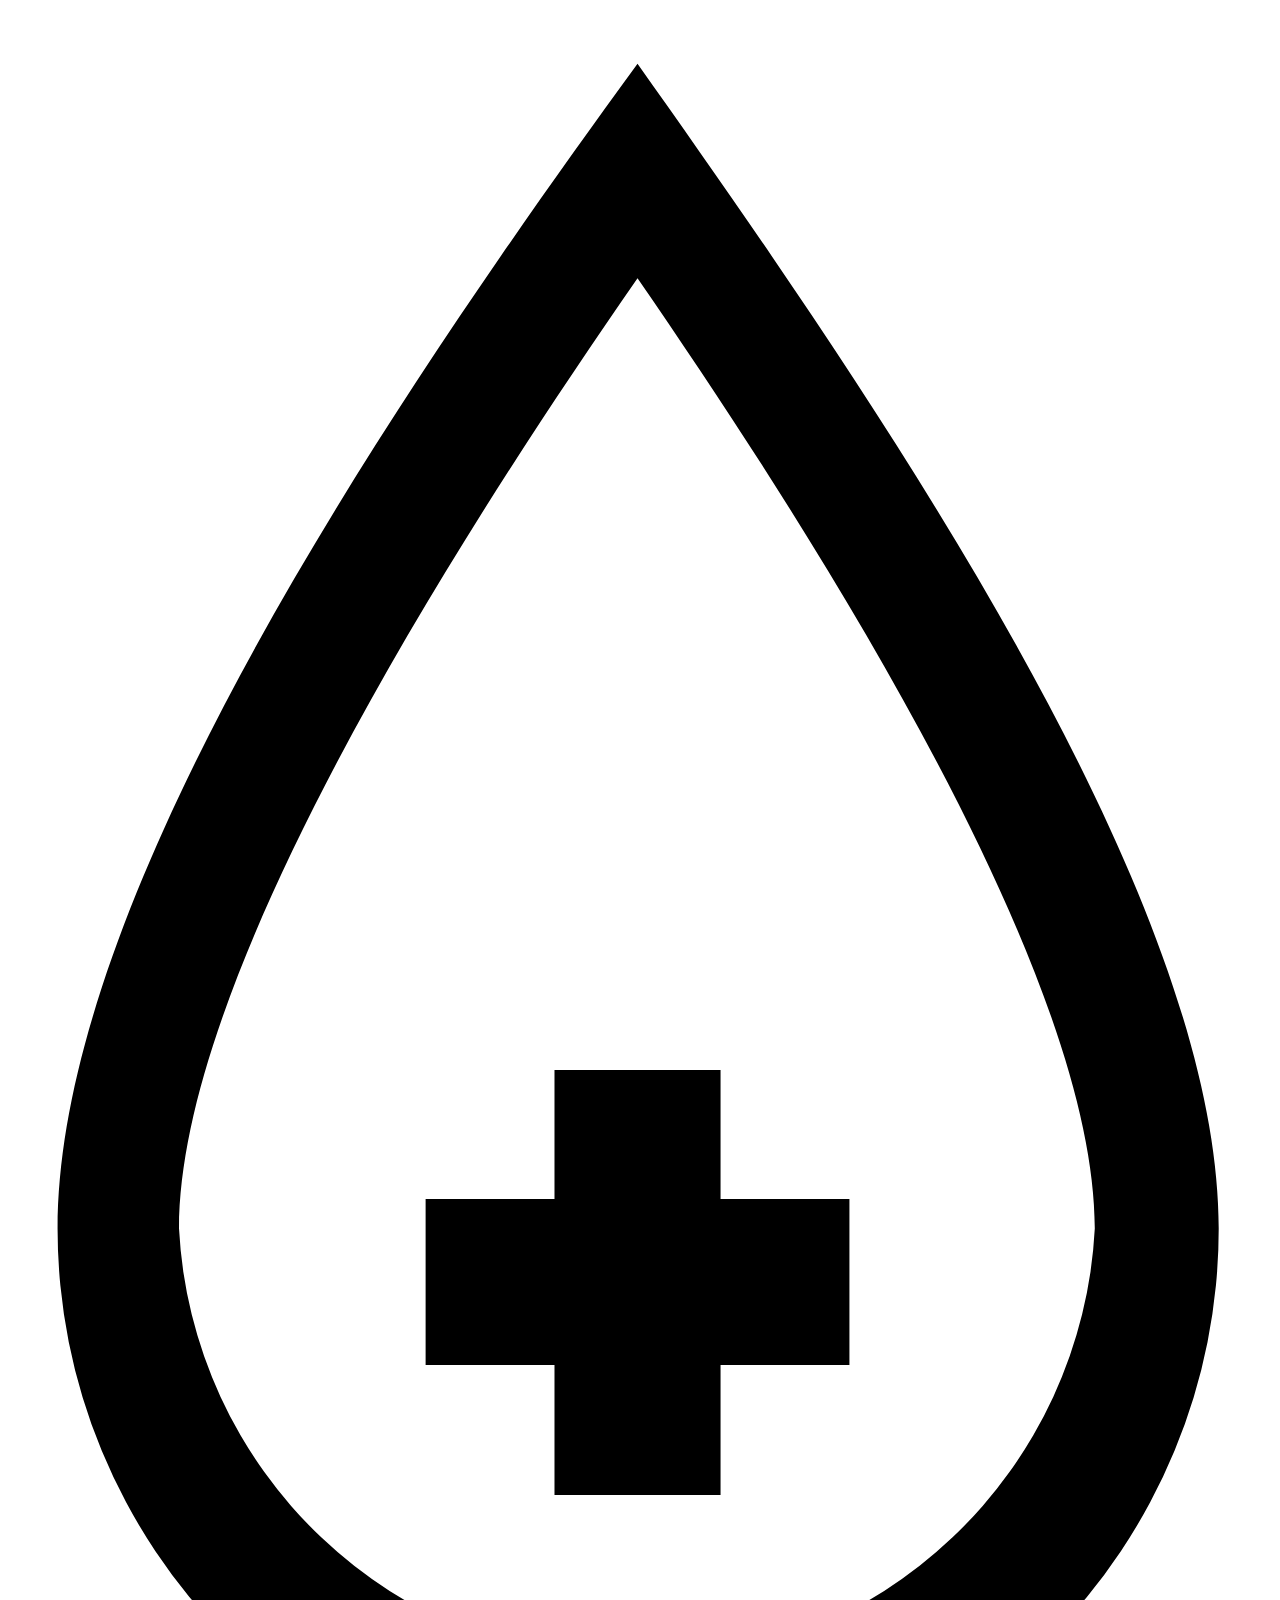
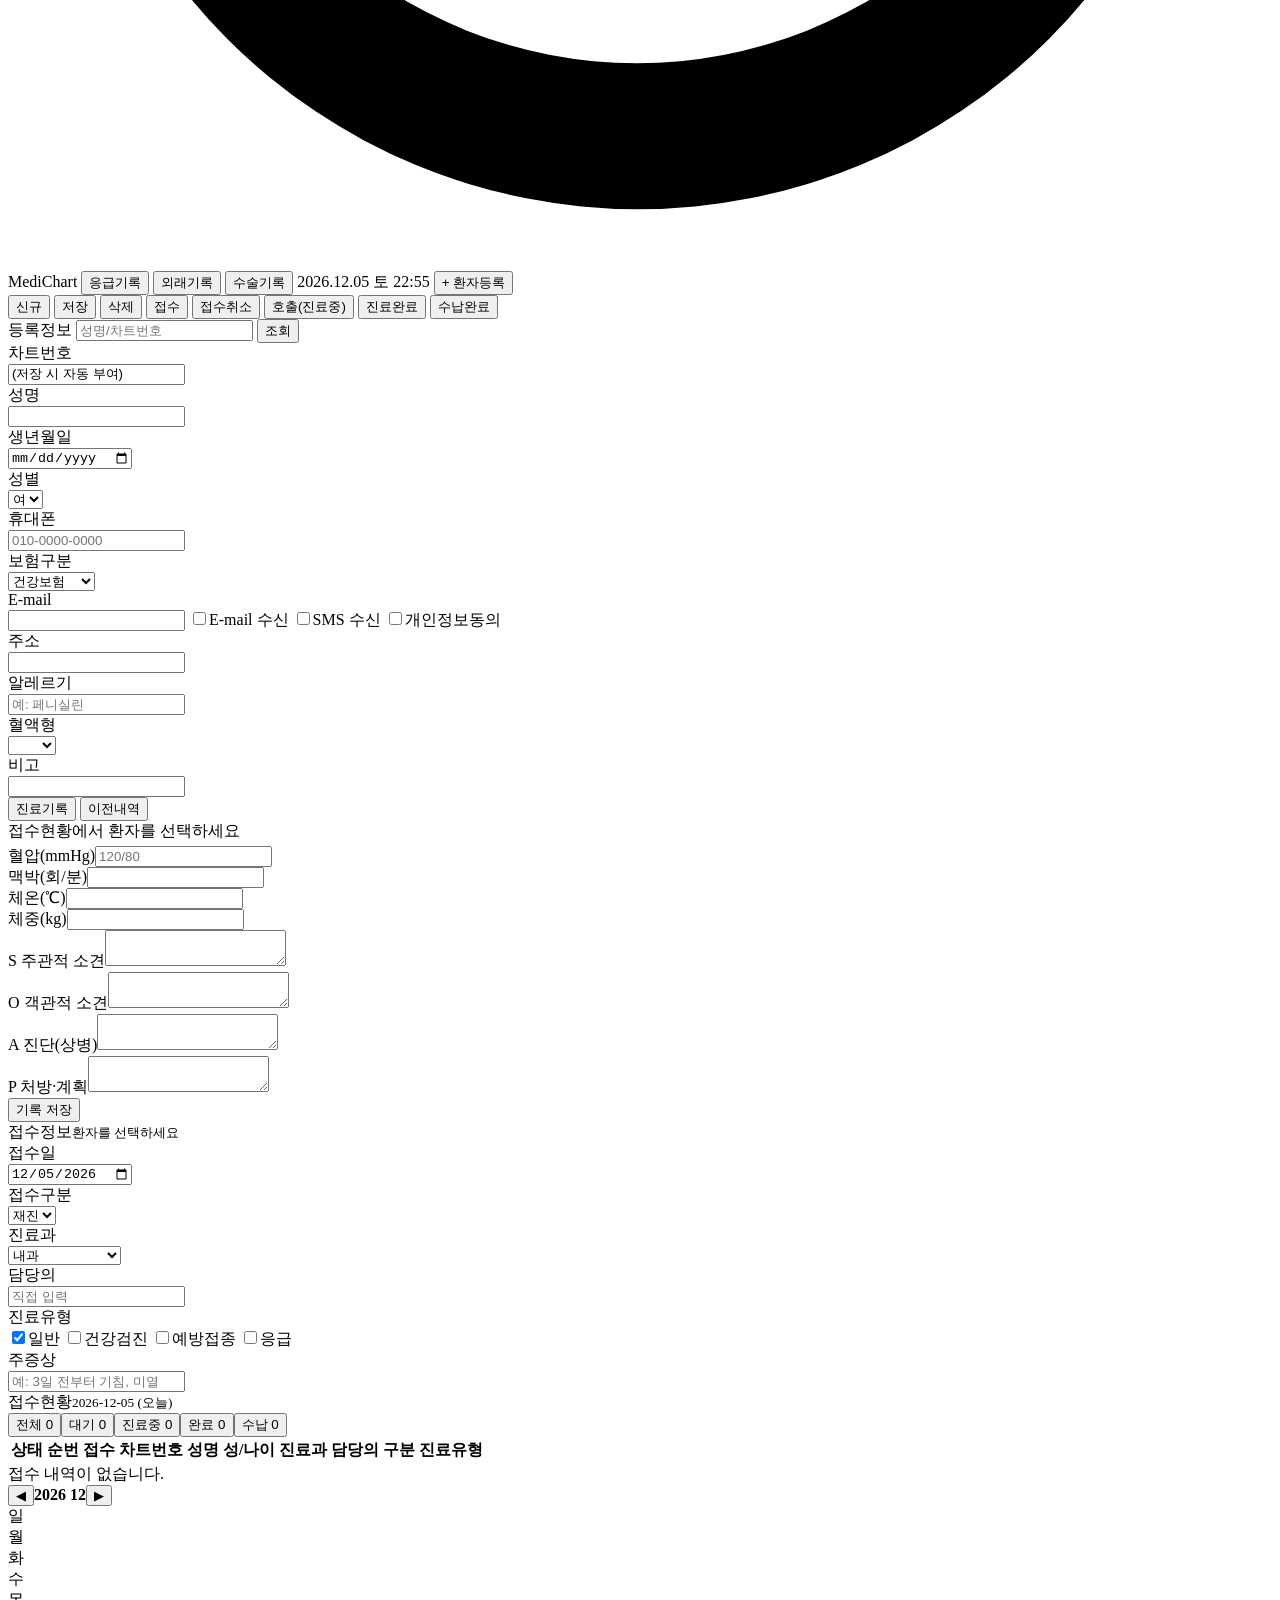
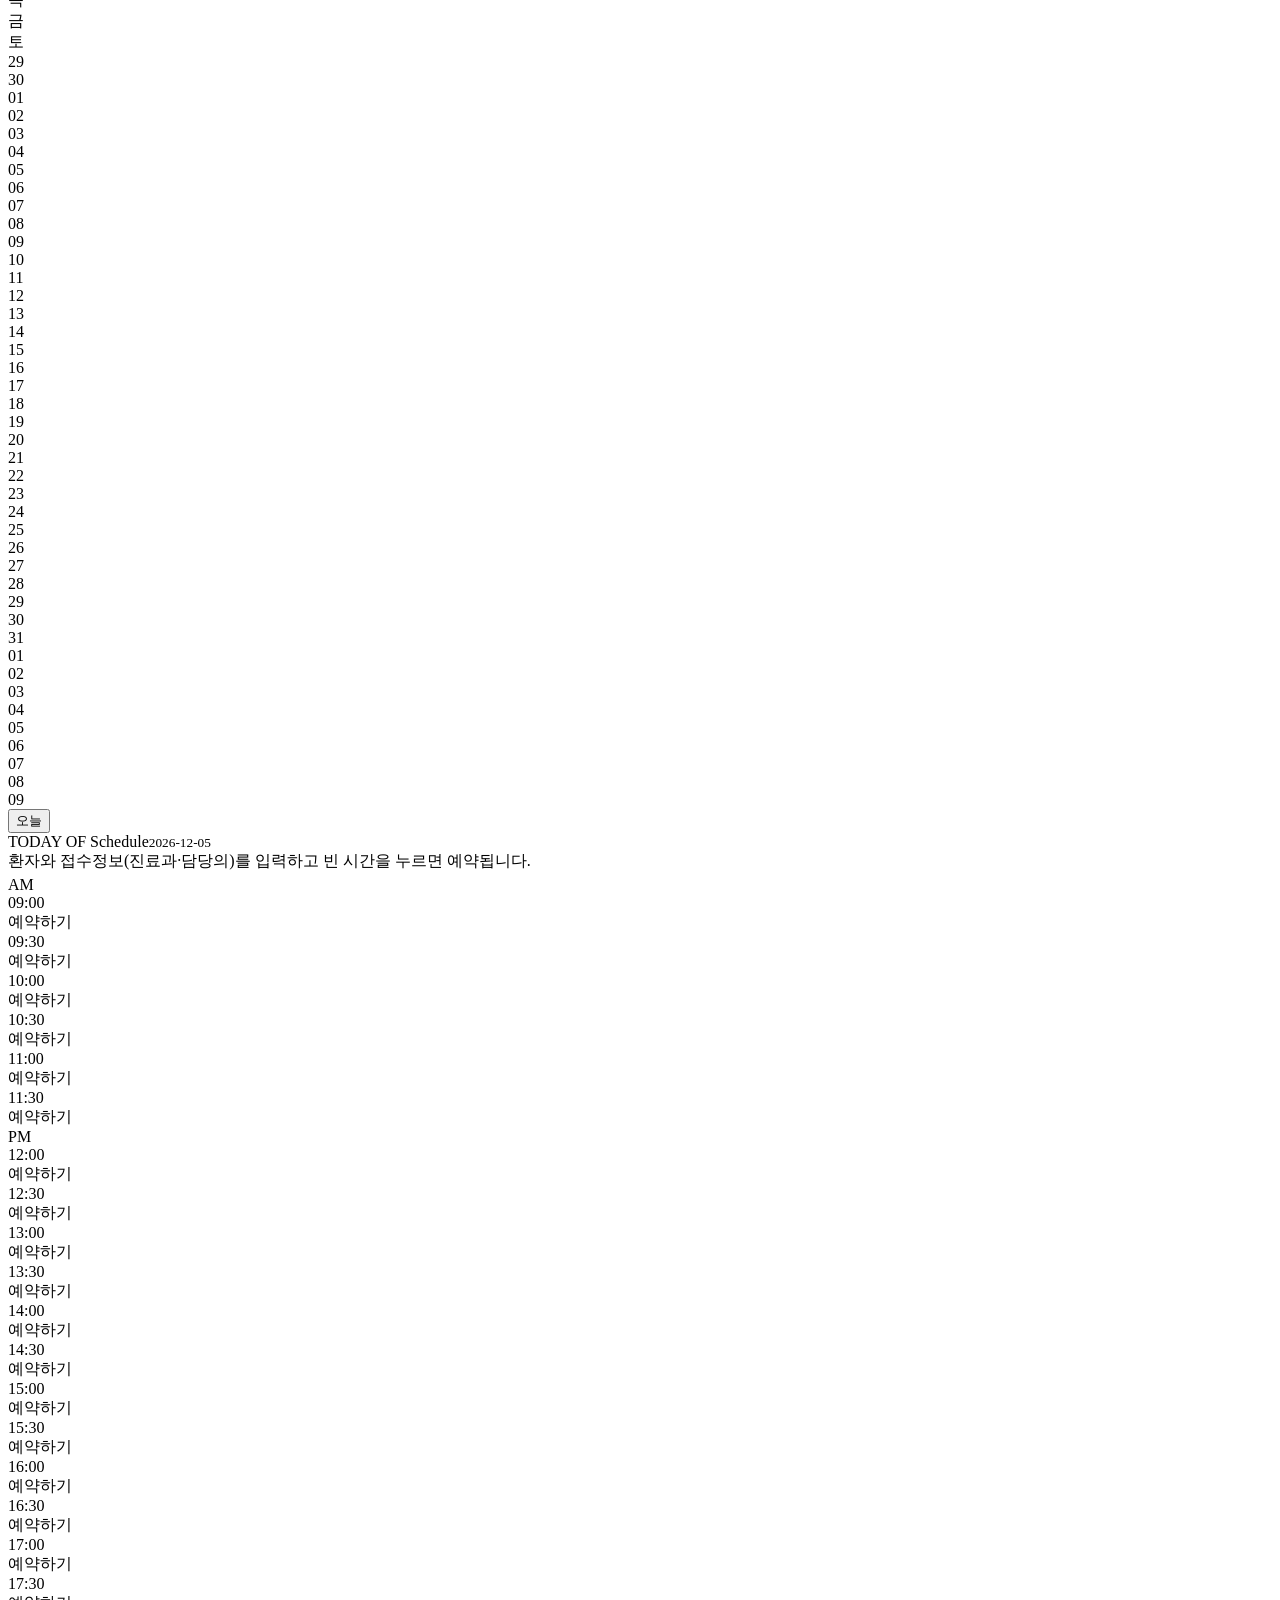
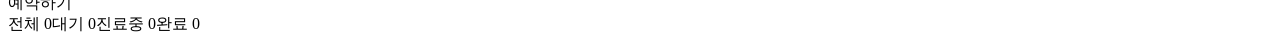
==== index.html @ af0901ba "Add files via upload" ====
<!doctype html><html><head><meta charset=utf8><meta name=viewport content="width=device-width,initial-scale=1,viewport-fit=cover"></head><body>
<title>MediChart</title>
<link rel="icon" href="data:image/svg+xml,%3Csvg%20xmlns%3D%22http%3A%2F%2Fwww.w3.org%2F2000%2Fsvg%22%20viewBox%3D%22300%2040%201020%201500%22%3E%3Cpath%20fill%3D%22%23808080%22%20fill-rule%3D%22evenodd%22%20d%3D%22M808%2085C600%20370%20340%20760%20340%201025A468%20468%200%200%200%201277%201025C1277%20760%201010%20370%20808%2085ZM808%20258C640%20500%20438%20830%20438%201025A370%20370%200%200%200%201177%201025C1177%20830%20975%20500%20808%20258Z%22%2F%3E%3Cpath%20fill%3D%22%23808080%22%20d%3D%22M741%20897h134v104h104v134H875v105H741V1135H637V1001h104z%22%2F%3E%3C%2Fsvg%3E">
<link rel="stylesheet" href="https://fonts.googleapis.com/css2?family=Noto+Sans+KR:wght@400;500;700&family=IBM+Plex+Mono:wght@400;500&display=swap">


<div class="window">
  <div class="nav" role="tablist" aria-label="기록 구분">
    <span class="brand"><svg class="logo" aria-hidden="true" xmlns="http://www.w3.org/2000/svg" viewBox="300 40 1020 1500"><path fill="currentColor" fill-rule="evenodd" d="M808 85C600 370 340 760 340 1025A468 468 0 0 0 1277 1025C1277 760 1010 370 808 85ZM808 258C640 500 438 830 438 1025A370 370 0 0 0 1177 1025C1177 830 975 500 808 258Z"/><path fill="currentColor" d="M741 897h134v104h104v134H875v105H741V1135H637V1001h104z"/></svg>MediChart</span>
    <button class="nt" role="tab" data-mod="er" aria-selected="false" type="button">응급기록</button>
    <button class="nt" role="tab" data-mod="opd" aria-selected="true" type="button">외래기록</button>
    <button class="nt" role="tab" data-mod="op" aria-selected="false" type="button">수술기록</button>
    <span class="sp"></span>
    <span class="clock" id="clock"></span>
    <button class="reg" id="btn-reg" type="button">+ 환자등록</button>
  </div>

  <!-- ================= 외래기록 ================= -->
  <div class="mod" id="mod-opd">
    <div class="toolbar">
      <button class="btn" id="btn-new" type="button">신규</button>
      <button class="btn blue" id="btn-save" type="button">저장</button>
      <button class="btn" id="btn-del" type="button">삭제</button>
      <span class="sep"></span>
      <button class="btn red" id="btn-rx" type="button">접수</button>
      <button class="btn" id="btn-cancel" type="button">접수취소</button>
      <span class="sep"></span>
      <button class="btn" data-st="진료중" type="button">호출(진료중)</button>
      <button class="btn" data-st="완료" type="button">진료완료</button>
      <button class="btn" data-st="수납" type="button">수납완료</button>
      <span class="note" id="del-note"></span>
    </div>
    <div class="app">
      <div class="col">
        <section class="pane" aria-labelledby="h-pt">
          <div class="hd"><span id="h-pt">등록정보</span><span class="sp"></span>
            <input id="q" type="search" placeholder="성명/차트번호" autocomplete="off" aria-label="환자 검색">
            <button class="btn sm" id="btn-search" type="button">조회</button>
          </div>
          <div class="hits" id="hits"></div>
          <div class="bd">
            <div class="frm">
              <div class="lb">차트번호</div><div class="fld"><input id="f-chart" class="chart-no" readonly aria-label="차트번호"></div>
              <div class="lb">성명</div><div class="fld"><input id="f-name" autocomplete="off" aria-label="성명"></div>
              <div class="lb">생년월일</div><div class="fld"><input id="f-birth" type="date" aria-label="생년월일"></div>
              <div class="lb">성별</div><div class="fld"><select id="f-sex" aria-label="성별"><option>여</option><option>남</option></select></div>
              <div class="lb">휴대폰</div><div class="fld"><input id="f-tel" inputmode="tel" placeholder="010-0000-0000" aria-label="휴대폰"></div>
              <div class="lb">보험구분</div><div class="fld"><select id="f-ins" aria-label="보험구분"><option>건강보험</option><option>의료급여</option><option>산재</option><option>자동차보험</option><option>일반</option></select></div>
              <div class="lb">E-mail</div><div class="fld span3"><input id="f-mail" type="email" style="flex:1 1 140px" aria-label="이메일">
                <label class="ck"><input type="checkbox" id="f-mailok">E-mail 수신</label>
                <label class="ck"><input type="checkbox" id="f-smsok">SMS 수신</label>
                <label class="ck"><input type="checkbox" id="f-agree">개인정보동의</label></div>
              <div class="lb">주소</div><div class="fld span3"><input id="f-addr" aria-label="주소"></div>
              <div class="lb">알레르기</div><div class="fld"><input id="f-alg" placeholder="예: 페니실린" aria-label="알레르기"></div>
              <div class="lb">혈액형</div><div class="fld"><select id="f-blood" aria-label="혈액형"></select></div>
              <div class="lb">비고</div><div class="fld span3"><input id="f-memo" aria-label="비고"></div>
            </div>
            <div class="row-act"><span class="info" id="age-info"></span></div>
          </div>
        </section>

        <section class="pane" aria-label="진료기록 탭">
          <div class="tabs" role="tablist">
            <button class="tab" role="tab" aria-selected="true" data-tab="note" type="button">진료기록</button>
            <button class="tab" role="tab" aria-selected="false" data-tab="hist" type="button">이전내역</button>
          </div>
          <div class="bd" id="tab-note">
            <div style="margin-bottom:4px;color:var(--muted)" id="note-who">접수 현황에서 환자를 선택하세요</div>
            <div class="vitals">
              <div><label for="v-bp">혈압(mmHg)</label><input id="v-bp" placeholder="120/80"></div>
              <div><label for="v-hr">맥박(회/분)</label><input id="v-hr" inputmode="numeric"></div>
              <div><label for="v-bt">체온(℃)</label><input id="v-bt" inputmode="decimal"></div>
              <div><label for="v-wt">체중(kg)</label><input id="v-wt" inputmode="decimal"></div>
            </div>
            <div class="soap">
              <div><label for="n-s">S 주관적 소견</label><textarea id="n-s"></textarea></div>
              <div><label for="n-o">O 객관적 소견</label><textarea id="n-o"></textarea></div>
              <div><label for="n-a">A 진단(상병)</label><textarea id="n-a"></textarea></div>
              <div><label for="n-p">P 처방·계획</label><textarea id="n-p"></textarea></div>
            </div>
            <div class="row-act"><button class="btn blue" id="btn-note" type="button">기록 저장</button></div>
          </div>
          <div class="bd hist" id="tab-hist" hidden><ul id="hist"></ul></div>
        </section>

        <section class="pane" aria-labelledby="h-rx">
          <div class="hd"><span id="h-rx">접수정보</span><span class="sp"></span><small id="rx-who">환자를 선택하세요</small></div>
          <div class="bd">
            <div class="frm">
              <div class="lb">접수일</div><div class="fld"><input id="r-date" type="date" aria-label="접수일"></div>
              <div class="lb">접수구분</div><div class="fld"><select id="r-type" aria-label="접수구분"><option>초진</option><option selected>재진</option><option>예약</option></select></div>
              <div class="lb">진료과</div><div class="fld"><select id="r-dept" aria-label="진료과"></select></div>
              <div class="lb">담당의</div><div class="fld"><input id="r-doc" list="doc-list" placeholder="직접 입력" autocomplete="off" aria-label="담당의"><datalist id="doc-list"></datalist></div>
              <div class="lb">진료유형</div><div class="fld span3">
                <label class="ck"><input type="checkbox" class="kind" value="일반" checked>일반</label>
                <label class="ck"><input type="checkbox" class="kind" value="건강검진">건강검진</label>
                <label class="ck"><input type="checkbox" class="kind" value="예방접종">예방접종</label>
                <label class="ck"><input type="checkbox" class="kind" value="응급">응급</label></div>
              <div class="lb">주증상</div><div class="fld span3"><input id="r-memo" placeholder="예: 3일 전부터 기침, 미열" aria-label="주증상"></div>
            </div>
          </div>
        </section>
      </div>

      <div class="col">
        <section class="pane" aria-labelledby="h-q">
          <div class="hd"><span id="h-q">접수현황</span><span class="sp"></span><small id="q-date"></small></div>
          <div class="filters" role="group" aria-label="상태 필터" id="chips"></div>
          <div class="tbl-wrap">
            <table>
              <thead><tr><th>상태</th><th>순번</th><th>접수</th><th>차트번호</th><th>성명</th><th>성/나이</th><th>진료과</th><th>담당의</th><th>구분</th><th>진료유형</th></tr></thead>
              <tbody id="queue"></tbody>
            </table>
          </div>
          <div class="empty" id="q-empty" hidden>접수 내역이 없습니다.</div>
        </section>
        <div class="two">
          <section class="pane" aria-label="진료 달력">
            <div class="cal-hd"><button id="cal-prev" type="button" aria-label="이전 달">◀</button><b id="cal-title"></b><button id="cal-next" type="button" aria-label="다음 달">▶</button></div>
            <div class="cal" id="cal"></div>
            <div class="bd"><button class="btn sm" id="cal-today" type="button">오늘</button></div>
          </section>
          <section class="pane" aria-labelledby="h-sc">
            <div class="hd"><span id="h-sc">TODAY OF Schedule</span><span class="sp"></span><small id="sc-date"></small></div>
            <div class="bd">
              <div style="color:var(--muted);margin-bottom:4px">환자와 접수정보(진료과·담당의)를 입력하고 빈 시간을 누르면 예약됩니다.</div>
              <div class="sched-wrap"><div class="sched" id="sched"></div></div>
            </div>
          </section>
        </div>
      </div>
    </div>
    <div class="statusbar"><span id="st-total"></span><span id="st-wait"></span><span id="st-busy"></span><span id="st-done"></span></div>
  </div>

  <!-- ================= 응급기록 ================= -->
  <div class="mod" id="mod-er" hidden>
    <div class="subnav" role="tablist" aria-label="응급기록 구분">
      <button class="st" role="tab" data-er="img" aria-selected="true" type="button">영상검사</button>
      <button class="st" role="tab" data-er="lab" aria-selected="false" type="button">검사결과</button>
      <button class="st" role="tab" data-er="rx" aria-selected="false" type="button">처방내역</button>
      <button class="st" role="tab" data-er="rec" aria-selected="false" type="button">진료기록</button>
    </div>
    <div class="er">
      <aside class="er-left">
        <div class="th">접수이력</div>
        <div class="er-hist">
          <div class="er-find"><input id="er-q" type="search" placeholder="환자 검색(성명/차트번호)" autocomplete="off" aria-label="응급 환자 검색"><button class="btn sm" id="er-find" type="button">검색</button></div>
          <div class="hits" id="er-hits" style="padding:0"></div>
          <div id="er-list"></div>
          <div class="er-add">
            <button class="tealbtn" id="er-add" type="button">달력추가</button>
            <div id="er-addrow" hidden style="margin-top:6px;display:flex;gap:4px;justify-content:center"><input id="er-adddate" type="date" aria-label="접수 날짜" style="width:auto"><button class="btn sm" id="er-addok" type="button">추가</button></div>
          </div>
        </div>
        <div class="th">환자정보</div>
        <div class="er-info">
          <div class="ir"><label for="er-name">성명</label><input id="er-name" class="ul" readonly></div>
          <div class="ir"><label for="er-chart">차트번호</label><input id="er-chart" class="ul" readonly></div>
          <div class="ir"><label for="er-dept">진료과</label><select id="er-dept" class="ul" data-b="dept"></select></div>
          <div class="ir"><label for="er-blood">혈액형</label><select id="er-blood" class="ul"></select></div>
          <div class="ir"><label for="er-age">나이</label><input id="er-age" class="ul" readonly></div>
          <div class="ir"><label>성별</label><span><label class="ck"><input type="radio" name="er-sex" value="남" disabled>남</label> <label class="ck"><input type="radio" name="er-sex" value="여" disabled>여</label></span></div>
        </div>
        <div class="er-arrive"><label for="er-arrive">내원방식</label><input id="er-arrive" data-b="arrive" list="arrive-list" autocomplete="off"><datalist id="arrive-list"><option value="119 구급차"><option value="직접 내원"><option value="타병원 전원"><option value="외래 경유"><option value="경찰 이송"></datalist></div>
      </aside>

      <section class="er-main">
        <div class="er-note" id="er-note" hidden></div>

        <div id="er-p-img">
          <div class="er-top"><button class="tealbtn" id="img-add" type="button">추가</button></div>
          <table style="margin-top:6px"><thead><tr><th style="width:26%">일시</th><th>영상검사명</th><th style="width:24%">이미지 보기</th></tr></thead><tbody id="er-img-body"></tbody></table>
        </div>

        <div id="er-p-lab" hidden>
          <div style="overflow:auto"><table class="labt"><thead id="lab-head"></thead><tbody id="lab-body"></tbody></table></div>
          <div class="lab-extra"><h4>추가 검사결과</h4><textarea data-b="labExtra" aria-label="추가 검사결과"></textarea></div>
        </div>

        <div id="er-p-rx" hidden>
          <div class="er-top"><div class="rowb"><button class="tealbtn" data-rx="검사" type="button">검사</button><button class="tealbtn" data-rx="약물" type="button">약물</button><button class="tealbtn" data-rx="처치" type="button">처치</button></div>
            <div class="rowb"><button class="tealbtn" data-rx="진료" type="button">진료</button><button class="tealbtn" data-rx="협진" type="button">협진</button><button class="tealbtn" data-rx="퇴원" type="button">퇴원</button><button class="tealbtn" data-rx="기타" type="button">기타</button></div></div>
          <div style="overflow:auto;margin-top:6px"><table style="min-width:640px"><thead><tr><th>No</th><th>종류</th><th>처방일자</th><th>처방자</th><th>내용</th><th>주의사항</th><th>상태</th></tr></thead><tbody id="rx-body"></tbody></table></div>
        </div>

        <div id="er-p-rec" class="rec" hidden>
          <div class="rc-mid">
            <div class="tp"><div class="th">V/S</div><div class="tb vs">
              <label for="vs-hr">HR</label><input id="vs-hr" class="ul" data-b="vs.hr" inputmode="numeric"><small>bpm</small>
              <label for="vs-rr">RR</label><input id="vs-rr" class="ul" data-b="vs.rr" inputmode="numeric"><small>회/min</small>
              <label>BP</label><span class="bp"><input class="ul" data-b="vs.bp1" inputmode="numeric" aria-label="수축기 혈압" style="width:70px"> / <input class="ul" data-b="vs.bp2" inputmode="numeric" aria-label="이완기 혈압" style="width:70px"> <small>mmHg</small></span>
              <label for="vs-bt">BT</label><input id="vs-bt" data-b="vs.bt" inputmode="decimal" style="border:2px solid #000"><small>℃</small>
            </div></div>
            <div class="tp grow"><div class="th">처치/수술기록</div><textarea data-b="proc" aria-label="처치/수술기록"></textarea></div>
            <div class="tp"><div class="th">최종상태</div><div class="tb" style="display:flex;gap:6px;flex-wrap:wrap"><select data-b="final" style="flex:0 1 140px" aria-label="최종상태"><option value=""></option><option>귀가</option><option>입원</option><option>중환자실</option><option>전원</option><option>사망</option><option>기타</option></select><input data-b="finalNote" style="flex:1 1 140px" aria-label="최종상태 메모" placeholder="메모"></div></div>
          </div>
          <div class="rc-right">
            <div class="tp exam"><div class="th">EXAM</div><textarea data-b="exam" aria-label="EXAM"></textarea></div>
            <div class="rc-row">
              <div class="tp"><div class="th">GCS 관리</div><div class="tb gcs" id="gcs"></div></div>
              <div class="rc-col">
                <div class="tp"><div class="th">통증평가도구</div><div class="pain-btns"><div><button id="pain-nrs" type="button">NRS</button><small id="pn-nrs"></small></div><div><button id="pain-flacc" type="button">FLACC Scale</button><small id="pn-flacc"></small></div></div></div>
                <button class="th btn-th" id="er-death" type="button">사망진단서</button>
              </div>
            </div>
            <div class="tp"><div class="th">병력관리</div><div class="tb hx">
              <div><div class="ir"><label for="hx-psh">PSH</label><input id="hx-psh" class="ul" data-b="hx.psh"></div><div class="ir"><label for="hx-meds">복용약물</label><input id="hx-meds" class="ul" data-b="hx.meds"></div><div class="ir"><label for="hx-alg">알러지</label><input id="hx-alg" class="ul" data-b="hx.alg"></div></div>
              <div><div class="ir"><label for="hx-hpi">HPI</label><input id="hx-hpi" class="ul" data-b="hx.hpi"></div><div class="ir"><label for="hx-pmh">PMH</label><input id="hx-pmh" class="ul" data-b="hx.pmh"></div></div>
            </div></div>
          </div>
        </div>
      </section>
    </div>
  </div>

  <!-- ================= 수술기록 ================= -->
  <div class="mod" id="mod-op" hidden>
    <div class="op">
      <section aria-label="수술예약일자">
        <div class="oh">수술예약일자</div>
        <div class="op-f">
          <div class="r"><span class="tag">검색</span><input id="opf-name" placeholder="환자명" aria-label="환자명"><input id="opf-chart" placeholder="차트번호" aria-label="차트번호"></div>
          <div class="r rd"><label class="ck"><input type="radio" name="opf-mode" value="today">당일</label><label class="ck"><input type="radio" name="opf-mode" value="recv">접수일</label><label class="ck"><input type="radio" name="opf-mode" value="rep">보고일</label>
            <input type="date" id="opf-from" aria-label="시작일"><input type="date" id="opf-to" aria-label="종료일"></div>
          <div class="r"><select id="opf-dept" aria-label="진료과"></select><button class="yr" data-yr="5" type="button">&lt; 5년</button><button class="yr" data-yr="4" type="button">&lt; 4년</button><button class="yr" data-yr="3" type="button">&lt; 3년</button><button class="yr" data-yr="2" type="button">&lt; 2년</button><button class="yr" data-yr="1" type="button">&lt; 1년</button></div>
          <div class="r">유형 :<label class="ck"><input type="radio" name="opf-sort" value="code">처방코드별</label><label class="ck"><input type="radio" name="opf-sort" value="class">검사분류별</label></div>
          <div class="r">전체 :<label class="ck"><input type="checkbox" class="opf-sp" value="검체일반">검체일반</label><label class="ck"><input type="checkbox" class="opf-sp" value="검체판독">검체판독</label><label class="ck"><input type="checkbox" class="opf-sp" value="환자검사">환자검사</label>
            <span style="flex:1"></span><button class="btn sm" id="opf-reset" type="button">초기화</button><button class="skybtn" id="opf-go" type="button">조 회</button></div>
        </div>
        <div class="op-list"><table class="op-t"><thead><tr><th>No.</th><th>환자명</th><th>차트번호</th><th>성별</th><th>나이</th><th>집도의</th><th>수술명</th></tr></thead><tbody id="op-body"></tbody></table>
          <div class="empty" id="op-empty">수술 기록이 없습니다. 환자를 선택하고 오른쪽에서 작성하세요.</div></div>
      </section>

      <section aria-label="수술기록">
        <div class="oh" id="op-title">수술기록 과 - 수술명</div>
        <div class="opm-top">
          <div class="r"><button class="ibtn" id="op-trash" type="button" aria-label="선택한 기록 삭제" title="삭제"><svg width="18" height="18" viewBox="0 0 24 24" fill="none" stroke="#000" stroke-width="2" stroke-linecap="round" stroke-linejoin="round"><path d="M4 7h16M9 7V4h6v3M6 7l1 13h10l1-13M10 11v6M14 11v6"/></svg></button>
            <button class="ibtn" id="op-newrec" type="button" aria-label="새 기록" title="새 기록"><svg width="18" height="18" viewBox="0 0 24 24" fill="none" stroke="#000" stroke-width="2" stroke-linecap="round" stroke-linejoin="round"><rect x="5" y="4" width="14" height="17" rx="2"/><path d="M9 4V3h6v1M9 10h6M9 14h6M9 18h4"/></svg></button>
            <span class="pt-line" id="op-pt">대상 환자: 선택 안 됨</span></div>
          <div class="r"><label class="ck"><input type="checkbox" id="op-fav">★ favorite 등록</label><label class="ck"><input type="checkbox" id="op-bm">북마크 등록</label></div>
          <div class="r" style="justify-content:space-between"><span class="wd"><label for="op-wdate">작성일</label><input id="op-wdate" type="date"></span><button class="skybtn" id="op-save" type="button">작 성</button></div>
        </div>
        <div class="opm-body">
          <div class="sec">수술 기본정보</div>
          <div class="rowf"><label for="op-date">수술일 :</label><input id="op-date" type="date" class="ul"></div>
          <div class="rowf"><label for="op-dept">진료과 :</label><select id="op-dept" class="ul"></select></div>
          <div class="rowf"><label for="op-surgeon">집도의 :</label><input id="op-surgeon" class="ul" autocomplete="off"></div>
          <div class="rowf"><label for="op-assist">보조의 :</label><input id="op-assist" class="ul" autocomplete="off"></div>
          <div class="rowf"><label for="op-anes">마취방법 :</label><select id="op-anes" class="ul"><option value=""></option><option>전신마취</option><option>척추마취</option><option>경막외마취</option><option>국소마취</option><option>수면마취</option><option>기타</option></select></div>
          <div class="rowf"><label for="op-spec">검체구분 :</label><select id="op-spec" class="ul"><option value=""></option><option>검체일반</option><option>검체판독</option><option>환자검사</option></select></div>
          <div class="sec">수술전 진단명</div>
          <div class="rowf"><label for="op-pre">진단명:</label><input id="op-pre" class="ul"></div>
          <div class="sec">수술후 진단명</div>
          <div class="rowf"><label for="op-post">진단명:</label><input id="op-post" class="ul"></div>
          <div class="sec">수술명</div>
          <div class="rowf"><label for="op-name">수술명:</label><input id="op-name" class="ul"></div>
          <div class="sec">수술중 특이사항</div>
          <div class="rowf"><label for="op-special">특이사항:</label><textarea id="op-special"></textarea></div>
          <div class="sec">수술과정</div>
          <div class="rowf"><label for="op-process">내용:</label><textarea id="op-process"></textarea></div>
          <div class="opm-foot" style="margin-top:auto;padding-top:10px"><button class="skybtn lt" id="op-del" type="button">삭 제</button></div>
        </div>
      </section>

      <aside aria-label="영상검사">
        <div class="oh">영상검사</div>
        <div class="vw-hd"><label class="ck"><input type="checkbox" class="opi-k" value="CT">CT</label><label class="ck"><input type="checkbox" class="opi-k" value="MRI">MRI</label><label class="ck"><input type="checkbox" class="opi-k" value="X-Ray">X-Ray</label>
          <div style="flex:1 1 100%;display:flex;gap:4px;border:2px solid #000;align-items:center;padding:0 6px"><input id="opi-q" style="border:0" placeholder="검사명 검색" aria-label="영상검사 검색"><svg width="18" height="18" viewBox="0 0 24 24" fill="none" stroke="#2a8fbd" stroke-width="2.4" stroke-linecap="round" aria-hidden="true"><circle cx="10" cy="10" r="6"/><path d="M15 15l6 6"/></svg></div></div>
        <table class="sk-img-t" style="min-width:0"><thead><tr><th>검사일</th><th style="width:70px">사진보기</th></tr></thead><tbody id="opi-body"></tbody></table>
        <div class="empty" id="opi-empty">환자를 선택하면 영상검사가 표시됩니다.</div>
      </aside>
    </div>
  </div>
</div>

<!-- ===== 팝업들 ===== -->
<div class="ov" id="ov-pt" hidden><div class="dlg wide" id="dlg-pt" role="dialog" aria-label="환자등록">
  <div class="dh"><span>환자등록</span><button type="button" data-close="dlg-pt" aria-label="닫기">✕</button></div>
  <div class="db">
    <div><label for="p-q">기존 환자 검색</label><div style="display:flex;gap:4px"><input id="p-q" type="search" placeholder="성명 또는 차트번호" autocomplete="off"><button class="btn" id="p-find" type="button">검색</button></div><div class="hits" id="p-hits" style="padding:4px 0 0"></div></div>
    <div class="grid2">
      <div><label for="p-name">성명 *</label><input id="p-name" autocomplete="off"></div>
      <div><label for="p-birth">생년월일 *</label><input id="p-birth" type="date"></div>
      <div><label for="p-sex">성별</label><select id="p-sex"><option>여</option><option>남</option></select></div>
      <div><label for="p-blood">혈액형</label><select id="p-blood"></select></div>
      <div><label for="p-tel">휴대폰</label><input id="p-tel" inputmode="tel" placeholder="010-0000-0000"></div>
      <div><label for="p-ins">보험구분</label><select id="p-ins"><option>건강보험</option><option>의료급여</option><option>산재</option><option>자동차보험</option><option>일반</option></select></div>
    </div>
    <div class="acts"><button class="btn" data-close="dlg-pt" type="button">닫기</button><button class="btn blue" id="p-ok" type="button">등록</button></div>
  </div></div></div>

<div class="ov" id="ov-img" hidden><div class="dlg" id="dlg-img" role="dialog" aria-label="영상검사 추가">
  <div class="dh"><span>영상검사 추가</span><button type="button" data-close="dlg-img" aria-label="닫기">✕</button></div>
  <div class="db">
    <div class="grid2"><div><label for="i-kind">종류</label><select id="i-kind"><option>X-Ray</option><option>CT</option><option>MRI</option><option>초음파</option><option>기타</option></select></div>
      <div><label for="i-dt">일시</label><input id="i-dt" type="datetime-local"></div></div>
    <div><label for="i-name">영상검사명</label><input id="i-name" placeholder="예: Chest PA"></div>
    <div><label for="i-file">이미지 파일(선택)</label><input id="i-file" type="file" accept="image/*"></div>
    <div class="acts"><button class="btn" data-close="dlg-img" type="button">취소</button><button class="btn blue" id="i-ok" type="button">추가</button></div>
  </div></div></div>

<div class="ov" id="ov-view" hidden><div class="dlg wide" id="dlg-view" role="dialog" aria-label="이미지 보기">
  <div class="dh"><span id="v-title">이미지 보기</span><button type="button" data-close="dlg-view" aria-label="닫기">✕</button></div>
  <div class="db" id="v-body"></div></div></div>

<div class="ov" id="ov-rx" hidden><div class="dlg" id="dlg-rx" role="dialog" aria-label="처방 추가">
  <div class="dh"><span id="rx-title">처방 추가</span><button type="button" data-close="dlg-rx" aria-label="닫기">✕</button></div>
  <div class="db">
    <div><label for="x-by">처방자</label><input id="x-by" list="doc-list" autocomplete="off"></div>
    <div><label for="x-content">내용</label><textarea id="x-content"></textarea></div>
    <div><label for="x-caution">주의사항</label><input id="x-caution"></div>
    <div class="acts"><button class="btn" data-close="dlg-rx" type="button">취소</button><button class="btn blue" id="x-ok" type="button">처방</button></div>
  </div></div></div>

<div class="ov" id="ov-death" hidden><div class="dlg wide" id="dlg-death" role="dialog" aria-label="사망진단서">
  <div class="dh"><span>사망진단서</span><button type="button" data-close="dlg-death" aria-label="닫기">✕</button></div>
  <div class="db">
    <div style="color:var(--muted)">연습용 서식입니다. 법적 효력이 없습니다.</div>
    <div class="grid2"><div><label for="d-dt">사망일시</label><input id="d-dt" type="datetime-local"></div>
      <div><label for="d-kind">사망의 종류</label><select id="d-kind"><option value=""></option><option>병사</option><option>외인사</option><option>기타 및 불상</option></select></div></div>
    <div><label for="d-c1">(가) 직접 사인</label><input id="d-c1"></div>
    <div><label for="d-c2">(나) (가)의 원인</label><input id="d-c2"></div>
    <div><label for="d-c3">(다) (나)의 원인</label><input id="d-c3"></div>
    <div class="grid2"><div><label for="d-by">작성의</label><input id="d-by" list="doc-list" autocomplete="off"></div><div><label for="d-memo">비고</label><input id="d-memo"></div></div>
    <div class="acts"><button class="btn" id="d-clear" type="button">서식 삭제</button><button class="btn" data-close="dlg-death" type="button">닫기</button><button class="btn blue" id="d-ok" type="button">저장</button></div>
  </div></div></div>

<div class="ov" id="ov-pain" hidden>
  <div class="dlg" id="win-nrs" hidden role="dialog" aria-label="NRS 평가도구">
    <div class="dh"><span>NRS 평가도구</span><button type="button" data-close="win-nrs" aria-label="닫기">✕</button></div>
    <div class="db"><div style="text-align:center;font-weight:700;font-size:11px">NRS · PAIN SCORE 0-10 NUMERICAL RATING</div>
      <div class="nrs" id="nrs-scale"></div>
      <div id="nrs-val" style="text-align:center">점수를 선택하세요</div>
      <div><label for="nrs-note">추가 평가기록</label><textarea id="nrs-note" style="border:2px solid #000;min-height:90px"></textarea></div>
      <div class="acts"><button class="btn blue" id="nrs-ok" type="button">저장</button></div></div></div>
  <div class="dlg" id="win-flacc" hidden role="dialog" aria-label="FLACC Scale">
    <div class="dh"><span>FLACC Scale</span><button type="button" data-close="win-flacc" aria-label="닫기">✕</button></div>
    <div class="db"><table class="flacc" id="flacc-t" style="min-width:0"></table>
      <div id="flacc-val" style="text-align:center">항목별 점수를 선택하세요</div>
      <div><label for="flacc-note">추가 평가기록</label><textarea id="flacc-note" style="border:2px solid #000;min-height:90px"></textarea></div>
      <div class="acts"><button class="btn blue" id="flacc-ok" type="button">저장</button></div></div></div>
</div>
<div class="toast" id="toast" role="status" aria-live="polite"></div>

<script src="script.js"></script>

</body></html>
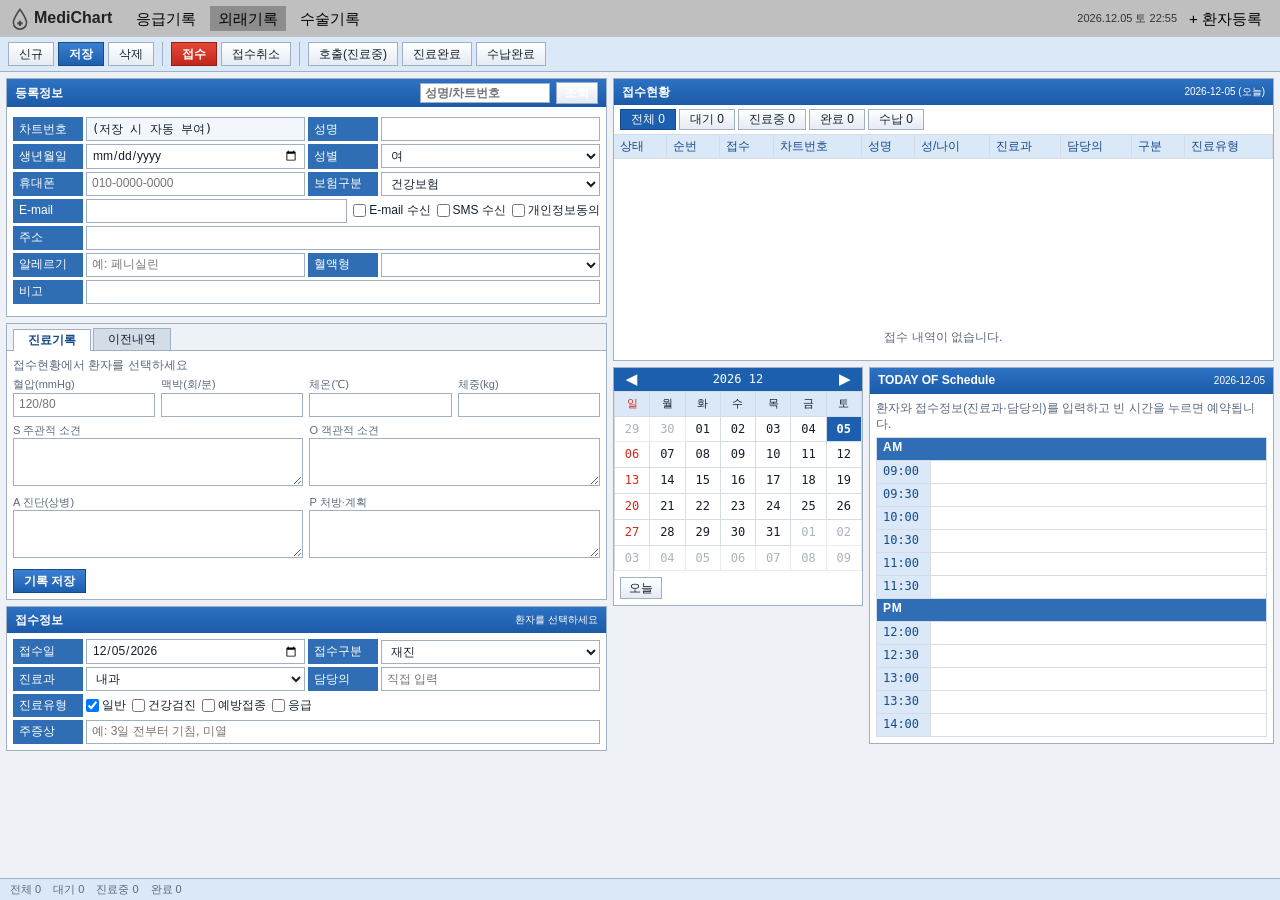
==== commit c8509f9b: "Add files via upload" ====
--- a/index.html
+++ b/index.html
@@ -1,4 +1,5 @@
-<!doctype html><html><head><meta charset=utf8><meta name=viewport content="width=device-width,initial-scale=1,viewport-fit=cover"></head><body>
+<!doctype html><html><head><meta charset=utf8><meta name=viewport content="width=device-width,initial-scale=1,viewport-fit=cover">  <link rel="stylesheet" href="style.css">
+</head><body>
 <title>MediChart</title>
 <link rel="icon" href="data:image/svg+xml,%3Csvg%20xmlns%3D%22http%3A%2F%2Fwww.w3.org%2F2000%2Fsvg%22%20viewBox%3D%22300%2040%201020%201500%22%3E%3Cpath%20fill%3D%22%23808080%22%20fill-rule%3D%22evenodd%22%20d%3D%22M808%2085C600%20370%20340%20760%20340%201025A468%20468%200%200%200%201277%201025C1277%20760%201010%20370%20808%2085ZM808%20258C640%20500%20438%20830%20438%201025A370%20370%200%200%200%201177%201025C1177%20830%20975%20500%20808%20258Z%22%2F%3E%3Cpath%20fill%3D%22%23808080%22%20d%3D%22M741%20897h134v104h104v134H875v105H741V1135H637V1001h104z%22%2F%3E%3C%2Fsvg%3E">
 <link rel="stylesheet" href="https://fonts.googleapis.com/css2?family=Noto+Sans+KR:wght@400;500;700&family=IBM+Plex+Mono:wght@400;500&display=swap">
@@ -343,6 +344,7 @@
 </div>
 <div class="toast" id="toast" role="status" aria-live="polite"></div>
 
-<script src="script.js"></script>
-
+
+
+  <script src="script.js"></script>
 </body></html>
--- a/style.css
+++ b/style.css
@@ -0,0 +1,234 @@
+:root{color-scheme:light;box-sizing:border-box;padding-top:env(safe-area-inset-top,0px);padding-bottom:env(safe-area-inset-bottom,0px)}html{scroll-padding-top:env(safe-area-inset-top,0px)}body{margin:0;padding:0;font:14px -apple-system,BlinkMacSystemFont,sans-serif;background:#fff;color:#000}img{max-width:100%}[hidden]:not([hidden=until-found i]){display:none!important}
+
+
+/* Layout: 상단 회색 탭바(응급/외래/수술) + 환자등록. 외래=파란 EMR, 응급=청록+시안 서브탭, 수술=3단 하늘색. 라이트 고정 */
+:root{
+  color-scheme:light;
+  --desk:#cfd8e3; --win:#eef2f7; --white:#ffffff; --line:#9fb0c4; --grid:#d3dce7; --fg:#14202e; --muted:#5a6b7e;
+  --blue:#1c5fae; --blue-dk:#164b8a; --blue-lt:#dbe8f7; --label:#2f6db5; --label-fg:#ffffff; --red:#d02a1b; --alt:#f3f7fb; --sel:#bcd6f3;
+  --st-wait:#f6c744; --st-wait-fg:#4a3500; --st-busy:#d02a1b; --st-busy-fg:#ffffff; --st-done:#2e9d57; --st-done-fg:#ffffff; --st-paid:#8896a6; --st-paid-fg:#ffffff;
+  --gray:#bfbfbf; --gray-dk:#8d8d8d; --gray-lt:#dcdcdc; --teal:#52d6d3; --teal-dk:#1f9e9a; --cyan:#14f5f5; --sky:#4a90d9; --sky-lt:#dce9f6; --sky-dk:#a7c8ea;
+  --font:'Noto Sans KR','Malgun Gothic','Apple SD Gothic Neo',sans-serif; --mono:'IBM Plex Mono',ui-monospace,Menlo,monospace;
+}
+*{box-sizing:border-box}
+html,body{height:100%}
+body{background:var(--win);color:var(--fg);font:12px/1.4 var(--font);margin:0;padding:0}
+button,input,select,textarea{font:inherit;color:inherit}
+:focus-visible{outline:2px solid var(--red);outline-offset:1px}
+.window{background:var(--win);min-height:100%;display:flex;flex-direction:column}
+.mod{flex:1;display:flex;flex-direction:column;min-width:0}
+
+/* 상단 탭바 */
+.nav{background:var(--gray);display:flex;align-items:center;gap:6px;padding:6px 12px;flex-wrap:wrap}
+.nav .nt{border:0;background:none;cursor:pointer;font-size:15px;font-weight:500;color:#000;padding:2px 8px}
+.nav .nt[aria-selected="true"]{background:var(--gray-dk)}
+.nav .brand{display:inline-flex;align-items:center;gap:6px;font-weight:700;font-size:16px;color:#222;margin-right:10px}
+.nav .logo{width:16px;height:24px;color:#4a4a4a}
+.nav .sp{flex:1}
+.nav .clock{color:#333;font-size:11px}
+.nav .reg{border:0;background:none;cursor:pointer;font-size:15px;font-weight:500;color:#000;padding:2px 6px}
+.nav .reg:hover,.nav .nt:hover{text-decoration:underline}
+
+/* 외래 */
+.toolbar{display:flex;flex-wrap:wrap;gap:4px;padding:5px 8px;background:var(--blue-lt);border-bottom:1px solid var(--line);align-items:center}
+.toolbar .sep{width:1px;align-self:stretch;background:var(--line);margin:0 4px}
+.toolbar .note{margin-left:auto;color:var(--muted);font-size:11px}
+.btn{border:1px solid var(--line);background:linear-gradient(#ffffff,#e4ebf3);padding:2px 10px;cursor:pointer;min-height:24px;white-space:nowrap}
+.btn:hover{background:var(--sel)}
+.btn.red{background:linear-gradient(#e5483a,#c0281a);color:#fff;border-color:#9b1d12;font-weight:700}
+.btn.blue{background:linear-gradient(#3b80d0,#1c5fae);color:#fff;border-color:var(--blue-dk);font-weight:700}
+.btn.sm{min-height:22px;padding:1px 8px}
+.app{flex:1;display:grid;grid-template-columns:minmax(0,1fr) minmax(0,1.1fr);gap:6px;padding:6px;align-items:start}
+.col{display:flex;flex-direction:column;gap:6px;min-width:0}
+.pane{background:var(--white);border:1px solid var(--line);min-width:0}
+.pane>.hd{background:linear-gradient(#2d72c4,#1b5aa8);color:#fff;font-weight:700;padding:3px 8px;display:flex;align-items:center;gap:6px;min-height:26px}
+.pane>.hd .sp{flex:1}.pane>.hd small{font-weight:400}
+.pane>.hd input{width:130px;min-height:20px;padding:0 4px}
+.bd{padding:6px}
+.frm{display:grid;grid-template-columns:70px minmax(0,1fr) 70px minmax(0,1fr);gap:3px;align-items:stretch}
+.lb{background:var(--label);color:var(--label-fg);padding:3px 6px;display:flex;align-items:center;font-size:12px;white-space:nowrap}
+.fld{min-width:0;display:flex;align-items:center;gap:6px;flex-wrap:wrap}
+.span3{grid-column:span 3}
+input,select,textarea{background:#fff;border:1px solid var(--line);padding:2px 5px;min-width:0;width:100%;min-height:24px}
+input[type=checkbox],input[type=radio]{width:auto;min-height:0;margin:0}
+.ck{display:inline-flex;align-items:center;gap:3px;white-space:nowrap}
+textarea{resize:vertical;min-height:48px}
+.chart-no{font-family:var(--mono);background:var(--alt)}
+.row-act{display:flex;flex-wrap:wrap;gap:4px;margin-top:6px;align-items:center}
+.row-act .info{color:var(--muted);margin-left:auto}
+.hits{display:flex;flex-wrap:wrap;gap:3px;padding:4px 6px 0}
+.hits button{border:1px solid var(--line);background:var(--alt);padding:1px 8px;cursor:pointer}
+.hits button:hover{background:var(--sel)}
+.tabs{display:flex;gap:2px;padding:4px 6px 0;border-bottom:1px solid var(--line);background:var(--win)}
+.tab{border:1px solid var(--line);border-bottom:0;background:var(--grid);padding:2px 14px;cursor:pointer}
+.tab[aria-selected="true"]{background:#fff;font-weight:700;color:var(--blue-dk);position:relative;top:1px}
+.vitals{display:grid;grid-template-columns:repeat(4,minmax(0,1fr));gap:3px 6px;margin-bottom:6px}
+.vitals label,.soap label{display:block;color:var(--muted);font-size:11px}
+.soap{display:grid;grid-template-columns:repeat(2,minmax(0,1fr));gap:4px 6px}
+.hist ul{margin:0;padding:0}.hist li{list-style:none;padding:3px 0;border-bottom:1px dotted var(--line)}
+.hist .d{font-family:var(--mono);color:var(--muted);margin-right:8px}
+.tbl-wrap{overflow:auto;max-height:calc(100vh - 500px);min-height:180px}
+table{border-collapse:collapse;width:100%;min-width:600px}
+th,td{padding:3px 6px;border-bottom:1px solid var(--grid);border-right:1px solid var(--grid);text-align:left;white-space:nowrap}
+th{background:var(--blue-lt);color:var(--blue-dk);font-weight:500;position:sticky;top:0;z-index:1}
+tbody tr{cursor:pointer}
+tbody tr:nth-child(even){background:var(--alt)}
+tbody tr:hover{background:var(--sel)}
+tbody tr.sel{background:var(--sel);outline:1px solid var(--blue);outline-offset:-1px}
+td.num{font-family:var(--mono);font-variant-numeric:tabular-nums}
+.badge{display:inline-block;min-width:42px;text-align:center;padding:0 6px;font-weight:700;font-size:11px}
+.s-대기{background:var(--st-wait);color:var(--st-wait-fg)}.s-진료중{background:var(--st-busy);color:var(--st-busy-fg)}
+.s-완료{background:var(--st-done);color:var(--st-done-fg)}.s-수납{background:var(--st-paid);color:var(--st-paid-fg)}
+.filters{display:flex;flex-wrap:wrap;gap:3px;padding:4px 6px;border-bottom:1px solid var(--grid)}
+.chip{border:1px solid var(--line);background:linear-gradient(#fff,#e4ebf3);padding:1px 10px;cursor:pointer}
+.chip[aria-pressed="true"]{background:var(--blue);color:#fff;border-color:var(--blue-dk)}
+.empty{padding:14px;color:var(--muted);text-align:center}
+.two{display:grid;grid-template-columns:minmax(0,250px) minmax(0,1fr);gap:6px;align-items:start}
+.cal-hd{background:var(--blue);color:#fff;display:flex;align-items:center;padding:2px 6px;font-weight:700}
+.cal-hd b{flex:1;text-align:center;font-family:var(--mono);font-weight:500}
+.cal-hd button{border:0;background:none;color:#fff;cursor:pointer;font-size:14px;padding:0 6px}
+.cal{display:grid;grid-template-columns:repeat(7,1fr);border-left:1px solid var(--grid);border-top:1px solid var(--grid)}
+.cal div{border-right:1px solid var(--grid);border-bottom:1px solid var(--grid);text-align:center;padding:4px 0;font-family:var(--mono);position:relative;background:#fff}
+.cal .dow{background:var(--blue-lt);font-family:var(--font);font-size:11px}
+.cal .dow:first-child,.cal .d.sun{color:var(--red)}
+.cal .d{cursor:pointer}.cal .d:hover{background:var(--sel)}
+.cal .d.out{color:var(--muted);opacity:.5}
+.cal .d.today{font-weight:700;box-shadow:inset 0 0 0 2px var(--blue)}
+.cal .d.pick{background:var(--blue);color:#fff}
+.cal .d .dot{position:absolute;bottom:2px;left:50%;width:4px;height:4px;margin-left:-2px;background:var(--red)}
+.sched-wrap{overflow:auto;max-height:300px}
+.sched{display:grid;grid-template-columns:54px minmax(0,1fr);min-width:240px;border-left:1px solid var(--grid);border-top:1px solid var(--grid)}
+.sched>div{border-right:1px solid var(--grid);border-bottom:1px solid var(--grid);padding:2px 6px;min-height:23px}
+.sched .ap{grid-column:span 2;background:var(--label);color:#fff;font-weight:700;letter-spacing:.06em;padding:1px 6px}
+.sched .t{font-family:var(--mono);background:var(--blue-lt);color:var(--blue-dk)}
+.sched .free{cursor:pointer;color:transparent}.sched .free:hover{background:var(--sel);color:var(--muted)}
+.sched .bk{background:var(--blue-lt);display:flex;justify-content:space-between;gap:4px;cursor:pointer}
+.sched .bk button{border:0;background:none;cursor:pointer;color:var(--muted);padding:0 2px}
+.statusbar{display:flex;flex-wrap:wrap;gap:12px;padding:3px 10px;background:var(--blue-lt);border-top:1px solid var(--line);color:var(--muted);font-size:11px}
+
+/* 응급 */
+.subnav{background:var(--cyan);display:flex;gap:8px;padding:6px 14px;flex-wrap:wrap}
+.st{border:0;background:none;cursor:pointer;font-size:15px;font-weight:500;color:#000;padding:2px 8px}
+.st[aria-selected="true"]{background:rgba(0,0,0,.2)}
+.er{flex:1;display:grid;grid-template-columns:minmax(260px,30%) minmax(0,1fr);background:#fff}
+.er-left{border-right:2px solid var(--teal);display:flex;flex-direction:column;min-width:0}
+.th{background:var(--teal);color:#000;text-align:center;font-size:15px;padding:5px 8px;font-weight:400;border:0;width:100%}
+.er-hist{flex:1;min-height:240px;display:flex;flex-direction:column;gap:6px;padding:8px}
+.er-find{display:flex;gap:4px}
+.ep{display:block;width:100%;text-align:left;border:1px solid var(--grid);background:#fff;padding:3px 8px;cursor:pointer;margin-bottom:2px}
+.ep[aria-pressed="true"]{background:#c6f1ef;border-color:var(--teal-dk);font-weight:700}
+.tealbtn{border:0;background:var(--teal);color:#000;padding:5px 14px;cursor:pointer;font-size:14px}
+.tealbtn:hover{background:#3fc3c0}
+.tealbtn:disabled{opacity:.5;cursor:default}
+.er-add{margin:auto;text-align:center}
+.er-info{padding:10px 14px;display:flex;flex-direction:column;gap:8px}
+.ir{display:grid;grid-template-columns:64px minmax(0,1fr);align-items:end;gap:6px}
+.ir label{font-size:11px;font-weight:700;color:#222}
+.ul{border:0;border-bottom:1px solid #333;background:transparent;border-radius:0;padding:2px 2px;min-height:22px}
+.ul:disabled{color:#888}
+.er-arrive{display:flex;align-items:center;gap:8px;padding:6px 14px;border-top:2px solid var(--teal);font-size:15px}
+.er-arrive input{border:2px solid #000;padding:3px 6px;min-height:28px}
+.er-main{min-width:0;padding:6px;display:flex;flex-direction:column;gap:6px}
+.er-note{background:#fff7d6;border:1px solid #e3cf7a;padding:6px 10px}
+.er-top{display:flex;justify-content:flex-end;gap:6px;flex-wrap:wrap}
+.er-top .rowb{display:flex;gap:6px;flex-wrap:wrap;justify-content:flex-end;width:100%}
+.er-main table{min-width:0}
+.er-main th{background:var(--teal);color:#000;font-weight:700;font-size:14px;border:1px solid #333;text-align:center}
+.er-main td{border:1px solid #333}
+.er-main tbody tr{background:#fff}.er-main tbody tr:hover{background:#e3f8f7}
+.labt{min-width:920px}
+.labt th{background:var(--blue-lt);color:var(--blue-dk);font-size:11px;border:1px solid var(--blue);padding:3px}
+.labt td{border:1px solid var(--blue);padding:0;background:#f7fbfe}
+.labt input{border:0;background:transparent;min-height:26px;padding:2px 4px}
+.lab-extra h4{margin:8px 0 2px;font-weight:400;font-size:14px}
+.lab-extra textarea{border:2px solid #000;min-height:150px}
+.tp{border:2px solid var(--teal);background:#fff;min-width:0;display:flex;flex-direction:column}
+.tp .tb{padding:8px 10px}
+.tp textarea{border:0;width:100%;min-height:110px;resize:vertical;padding:6px;flex:1}
+.rec{display:grid;grid-template-columns:minmax(0,1fr) minmax(0,1.05fr);gap:6px}
+.rc-mid,.rc-right{display:flex;flex-direction:column;gap:6px;min-width:0}
+.rc-mid .grow{flex:1}.rc-mid .grow textarea{min-height:260px}
+.exam textarea{min-height:250px}
+.rc-row{display:grid;grid-template-columns:minmax(0,1.2fr) minmax(0,1fr);gap:6px}
+.rc-col{display:flex;flex-direction:column;gap:6px;min-width:0}
+.vs{display:grid;grid-template-columns:34px minmax(0,1fr) 44px;gap:6px 6px;align-items:end}
+.vs label{font-weight:700;font-size:11px}.vs small{font-size:10px}
+.bp{display:flex;gap:4px;align-items:end;grid-column:span 2}
+.gcs{display:grid;grid-template-columns:auto minmax(0,1fr);gap:6px 8px;align-items:end;font-size:11px}
+.gcs select{border:0;border-bottom:1px solid #333;border-radius:0;min-height:22px;padding:0}
+.gcs .tot{font-weight:700;grid-column:span 2;border-top:1px solid var(--grid);padding-top:4px;display:flex;justify-content:space-between}
+.pain-btns{display:flex;flex-direction:column;align-items:center;gap:8px;padding:10px}
+.pain-btns button{border:0;background:none;cursor:pointer;font-size:16px;padding:2px 8px}
+.pain-btns button:hover{background:#c6f1ef}
+.pain-btns small{color:var(--muted);display:block;font-size:10px;text-align:center}
+.hx{display:grid;grid-template-columns:minmax(0,1fr) minmax(0,1fr);gap:6px 14px}
+.hx>div{display:flex;flex-direction:column;gap:6px}
+.hx .ir{grid-template-columns:50px minmax(0,1fr)}
+.th.btn-th{cursor:pointer}.th.btn-th:hover{background:#3fc3c0}
+
+/* 수술 */
+.op{flex:1;display:grid;grid-template-columns:minmax(300px,0.9fr) minmax(0,1fr) minmax(220px,.55fr);background:#fff}
+.op>section,.op>aside{min-width:0;display:flex;flex-direction:column;border-right:1px solid var(--grid)}
+.oh{background:var(--sky);color:#fff;font-size:15px;padding:7px 12px;font-weight:500}
+.op-f{background:var(--gray-lt);padding:6px;display:flex;flex-direction:column;gap:6px}
+.op-f .r{display:flex;flex-wrap:wrap;gap:4px 8px;align-items:center}
+.op-f .tag{background:var(--sky-dk);padding:2px 10px;font-size:14px}
+.op-f .r input[type=text],.op-f .r input:not([type]),.op-f .r select,.op-f .r input[type=date]{width:auto;flex:1 1 110px;border:2px solid #000;min-height:26px}
+.op-f .r.rd input[type=date]{flex:0 1 128px;border:1px solid var(--line)}
+.yr{border:1px solid var(--line);background:#fff;padding:2px 8px;cursor:pointer}
+.yr:hover{background:var(--sel)}
+.skybtn{border:0;background:var(--sky);color:#fff;padding:6px 18px;cursor:pointer;font-size:15px;letter-spacing:.2em}
+.skybtn:hover{background:#3a7fc8}
+.skybtn.lt{background:var(--sky-dk)}
+.op-t{width:100%;min-width:0}
+.op-t th{background:var(--sky-lt);color:#000;font-weight:700;border:1px solid #333;font-size:12px;text-align:center}
+.op-t td{border:1px solid var(--grid)}
+.op-list{overflow:auto;flex:1;min-height:200px}
+.opm-top{background:var(--gray-lt);padding:6px 8px;display:flex;flex-direction:column;gap:6px}
+.opm-top .r{display:flex;flex-wrap:wrap;gap:6px 12px;align-items:center}
+.ibtn{width:30px;height:30px;border:2px solid #000;background:#fff;border-radius:6px;cursor:pointer;display:inline-flex;align-items:center;justify-content:center;padding:0}
+.ibtn:hover{background:var(--sel)}
+.opm-top .wd{display:flex;align-items:center;gap:6px}
+.opm-top .wd input{width:150px;border:2px solid #000}
+.opm-body{padding:8px 14px;flex:1;display:flex;flex-direction:column;gap:2px;position:relative}
+.sec{background:var(--sky-lt);font-weight:700;font-size:14px;padding:3px 10px;margin-top:8px}
+.rowf{display:grid;grid-template-columns:76px minmax(0,1fr);gap:6px;align-items:center;padding:2px 0 2px 24px}
+.rowf label{text-align:right;font-size:13px}
+.rowf .ul,.rowf select{border:0;border-bottom:1px solid #333;border-radius:0}
+.rowf textarea{border:1px solid var(--line);min-height:60px}
+.opm-foot{display:flex;justify-content:flex-end}
+.pt-line{color:var(--muted)}
+.vw-hd{display:flex;gap:10px;flex-wrap:wrap;padding:6px 8px;align-items:center}
+.sk-img-t th{background:var(--sky-lt);color:#000;border:1px solid #333;font-size:13px}
+.sk-img-t td{border:1px solid var(--grid)}
+
+/* 팝업 */
+.ov{position:fixed;inset:0;background:rgba(10,20,35,.45);display:flex;align-items:flex-start;justify-content:center;gap:12px;padding:40px 12px;overflow:auto;z-index:30;flex-wrap:wrap}
+.dlg{background:#fff;border:2px solid var(--teal);width:min(560px,100%);max-width:100%}
+.dlg.wide{width:min(620px,100%)}
+.dlg .dh{background:var(--teal);display:flex;justify-content:space-between;align-items:center;padding:4px 10px;font-size:15px}
+.dlg .dh button{border:0;background:none;cursor:pointer;font-size:16px;padding:0 6px}
+.dlg .db{padding:10px;display:flex;flex-direction:column;gap:8px}
+.dlg .db label{font-size:12px;color:var(--muted);display:block;margin-bottom:2px}
+.dlg .acts{display:flex;justify-content:flex-end;gap:6px}
+.dlg .grid2{display:grid;grid-template-columns:repeat(2,minmax(0,1fr));gap:8px}
+.dlg img.pv{max-width:100%;display:block;margin:0 auto}
+.nrs{display:grid;grid-template-columns:repeat(11,minmax(0,1fr));gap:2px;align-items:center;text-align:center;font-size:10px;margin:6px 0}
+.nrs .f{grid-row:1;display:flex;justify-content:center}
+.nrs .tr{grid-row:2;grid-column:1/12;height:2px;background:#d6d6d6;align-self:center}
+.nrs .dt{grid-row:2;border:0;width:14px;height:14px;border-radius:50%;background:#c9c9c9;cursor:pointer;justify-self:center;padding:0;position:relative}
+.nrs .dt.on{background:var(--blue);box-shadow:0 0 0 3px rgba(28,95,174,.3)}
+.nrs .nm{grid-row:3;color:var(--muted)}
+.nrs .lbl{grid-row:4;border:1px solid var(--grid);font-size:9px;padding:1px 0;color:var(--muted)}
+.flacc{width:100%;min-width:0;table-layout:fixed}
+.flacc th{background:var(--teal);color:#000;border:1px solid #333;font-size:13px;position:static;text-align:center}
+.flacc td{border:1px solid #333;text-align:center;padding:0}
+.flacc td button{width:100%;border:0;background:#fff;padding:7px 0;cursor:pointer;font-size:15px;font-weight:700}
+.flacc td button:hover{background:#e3f8f7}
+.flacc td button.on{background:var(--blue);color:#fff}
+.toast{position:fixed;left:50%;bottom:calc(16px + env(safe-area-inset-bottom,0px));transform:translateX(-50%);background:var(--fg);color:#fff;padding:6px 14px;opacity:0;pointer-events:none;transition:opacity .2s;z-index:50;max-width:90vw}
+.toast.on{opacity:1}
+@media (max-width:1100px){.op{grid-template-columns:minmax(0,1fr)}.op>section,.op>aside{border-right:0;border-bottom:2px solid var(--sky)}}
+@media (max-width:980px){.app{grid-template-columns:minmax(0,1fr)}.er{grid-template-columns:minmax(0,1fr)}.er-left{border-right:0;border-bottom:2px solid var(--teal)}.rec{grid-template-columns:minmax(0,1fr)}}
+@media (max-width:640px){.two{grid-template-columns:minmax(0,1fr)}.frm{grid-template-columns:66px minmax(0,1fr)}.span3{grid-column:span 1}.vitals{grid-template-columns:repeat(2,minmax(0,1fr))}.soap{grid-template-columns:minmax(0,1fr)}.rc-row,.hx,.dlg .grid2{grid-template-columns:minmax(0,1fr)}}
+@media (prefers-reduced-motion:reduce){.toast{transition:none}}
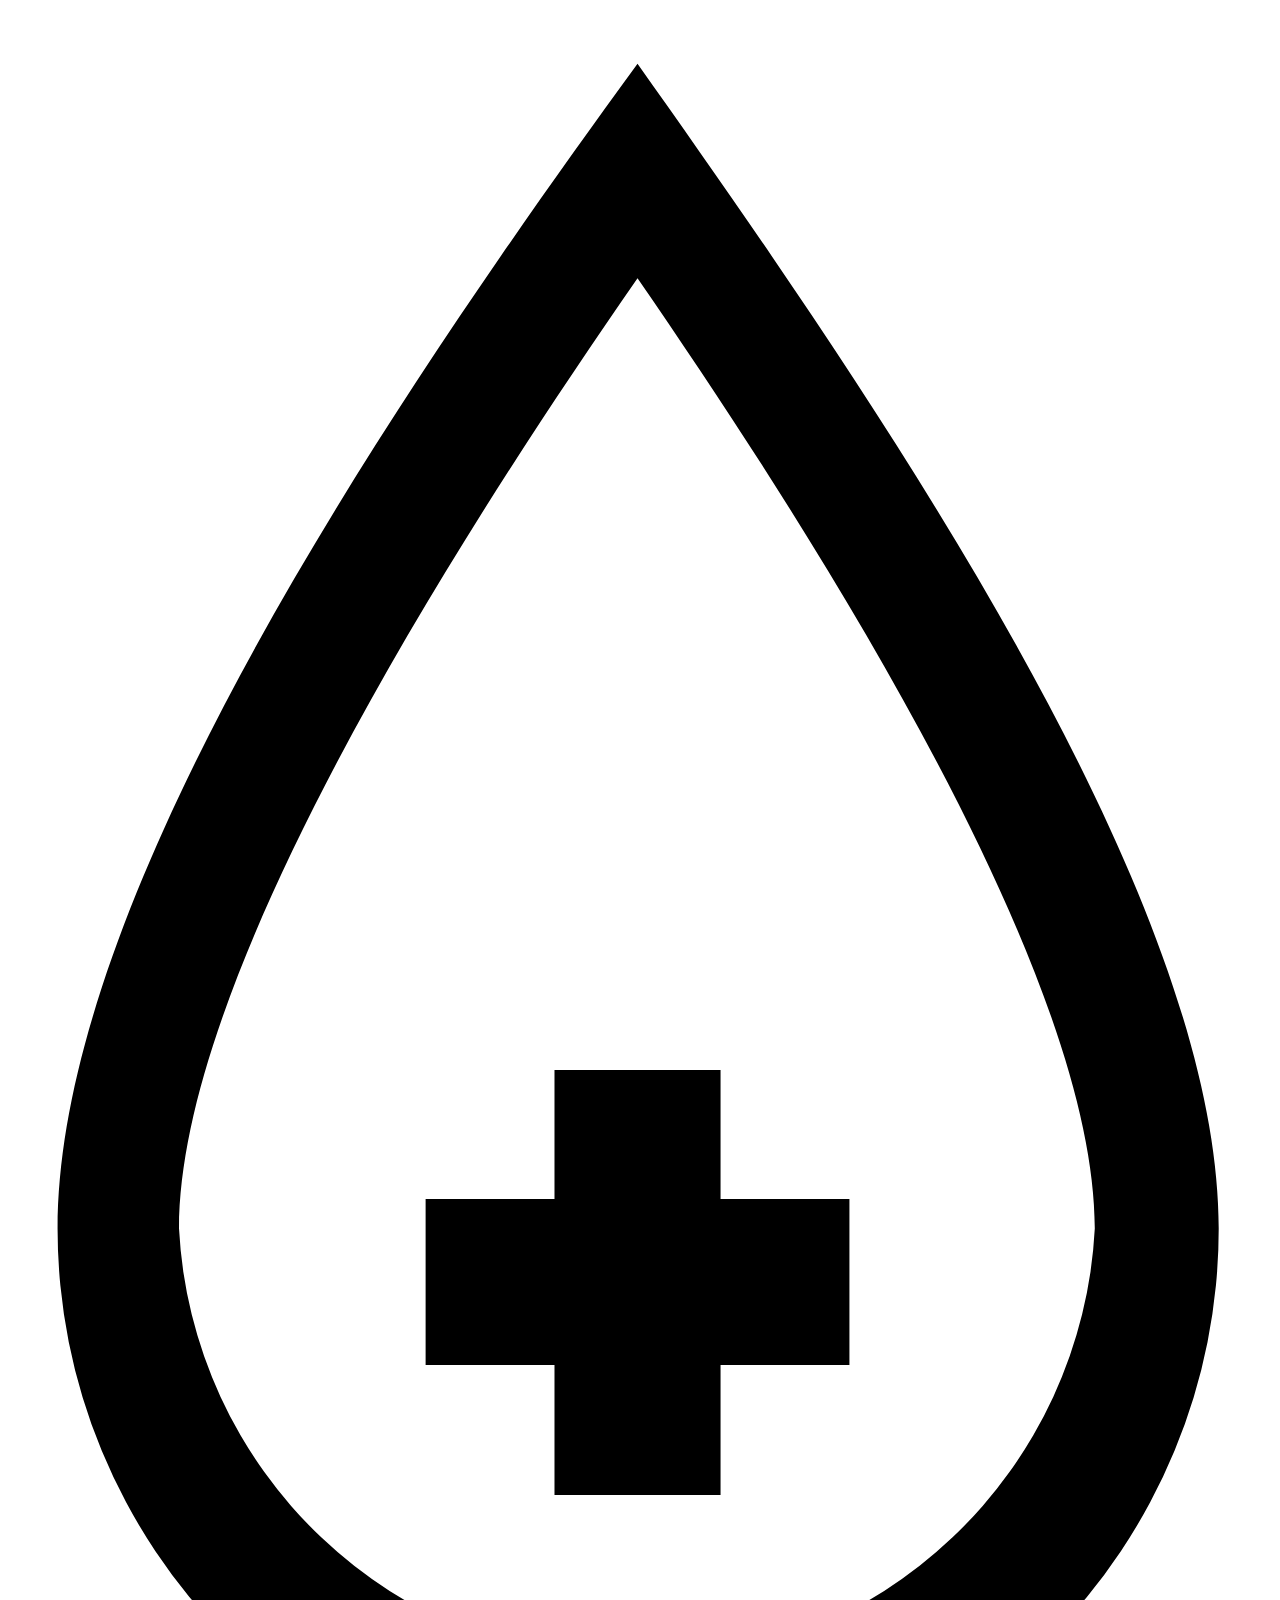
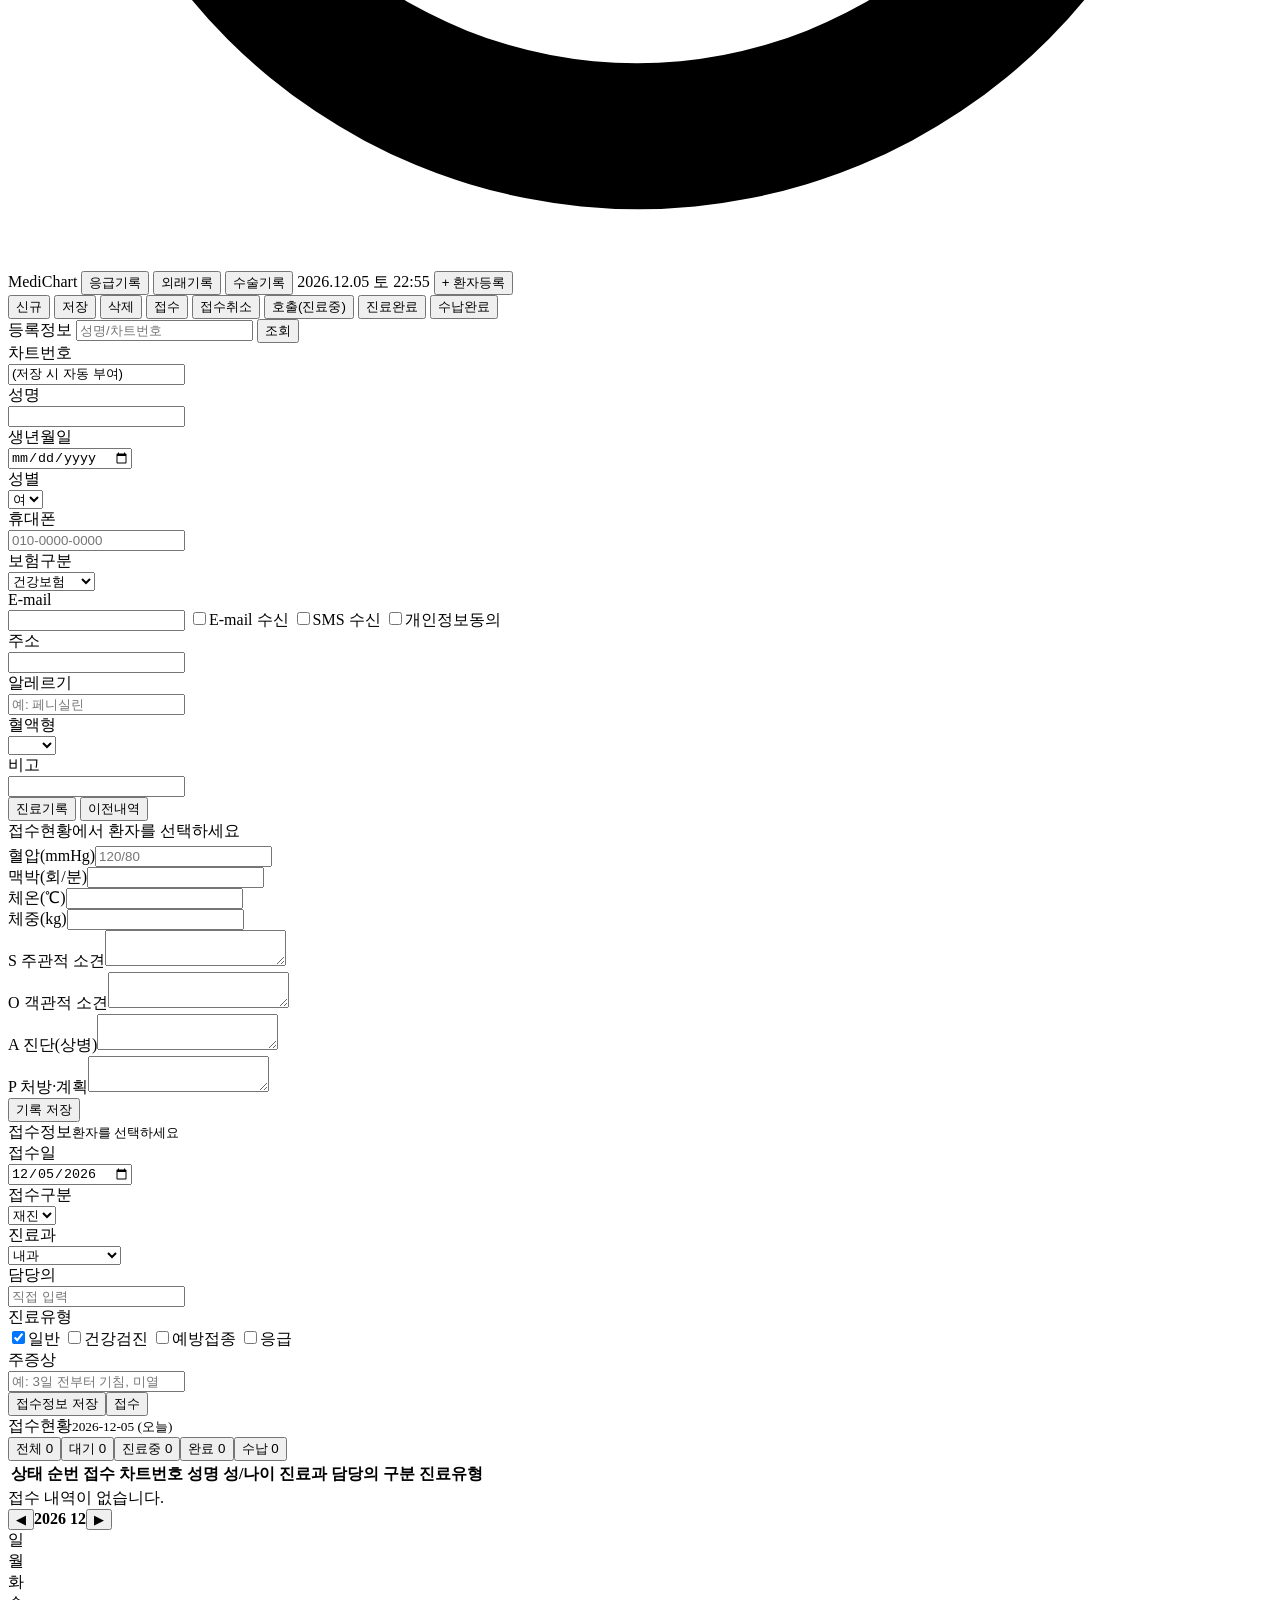
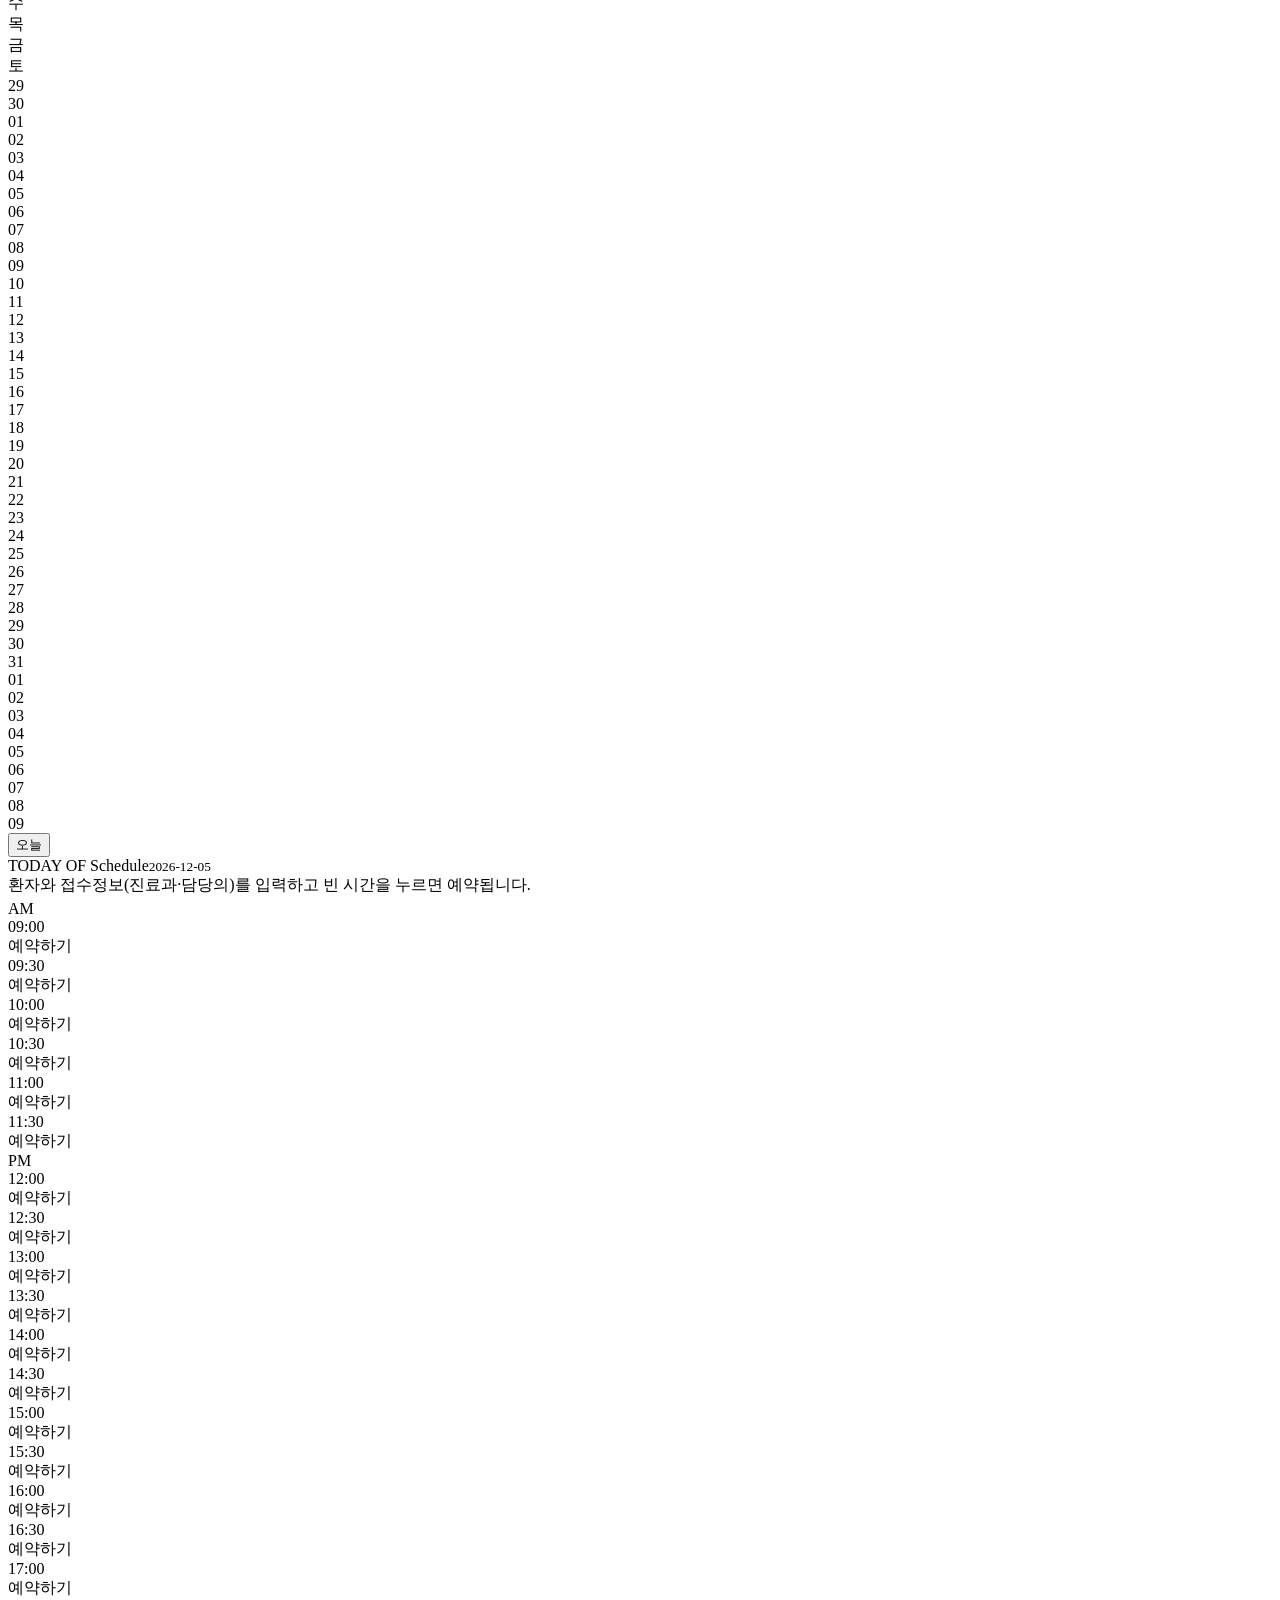
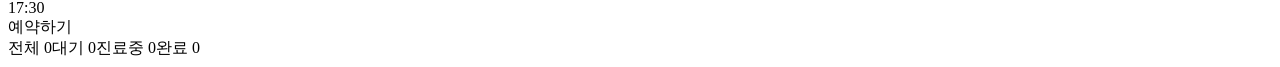
==== commit 9dcc51ee: "Add files via upload" ====
--- a/index.html
+++ b/index.html
@@ -99,6 +99,7 @@
                 <label class="ck"><input type="checkbox" class="kind" value="응급">응급</label></div>
               <div class="lb">주증상</div><div class="fld span3"><input id="r-memo" placeholder="예: 3일 전부터 기침, 미열" aria-label="주증상"></div>
             </div>
+            <div class="row-act"><button class="btn blue" id="btn-rxsave" type="button">접수정보 저장</button><button class="btn red" id="btn-rx2" type="button">접수</button><span class="info" id="rx-saved"></span></div>
           </div>
         </section>
       </div>
@@ -347,4 +348,4 @@
 
 
   <script src="script.js"></script>
-</body></html>+</body></html>
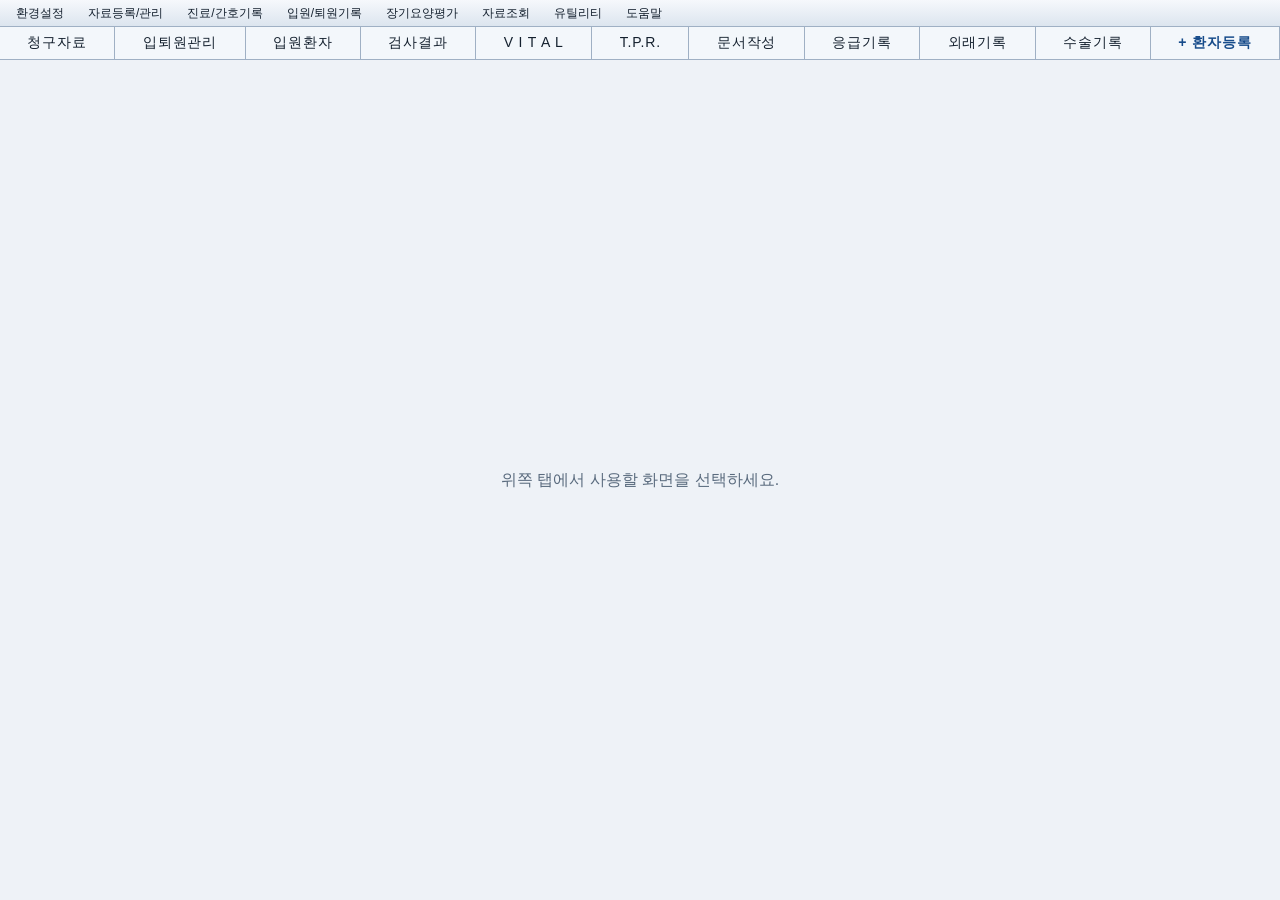
==== commit c2d5af50: "Add files via upload" ====
--- a/index.html
+++ b/index.html
@@ -1,13 +1,20 @@
-<!doctype html><html><head><meta charset=utf8><meta name=viewport content="width=device-width,initial-scale=1,viewport-fit=cover">  <link rel="stylesheet" href="style.css">
-</head><body>
+<!doctype html>
+<html lang="ko">
+<head>
+<meta charset="utf-8">
+<meta name="viewport" content="width=device-width, initial-scale=1">
 <title>MediChart</title>
 <link rel="icon" href="data:image/svg+xml,%3Csvg%20xmlns%3D%22http%3A%2F%2Fwww.w3.org%2F2000%2Fsvg%22%20viewBox%3D%22300%2040%201020%201500%22%3E%3Cpath%20fill%3D%22%23808080%22%20fill-rule%3D%22evenodd%22%20d%3D%22M808%2085C600%20370%20340%20760%20340%201025A468%20468%200%200%200%201277%201025C1277%20760%201010%20370%20808%2085ZM808%20258C640%20500%20438%20830%20438%201025A370%20370%200%200%200%201177%201025C1177%20830%20975%20500%20808%20258Z%22%2F%3E%3Cpath%20fill%3D%22%23808080%22%20d%3D%22M741%20897h134v104h104v134H875v105H741V1135H637V1001h104z%22%2F%3E%3C%2Fsvg%3E">
 <link rel="stylesheet" href="https://fonts.googleapis.com/css2?family=Noto+Sans+KR:wght@400;500;700&family=IBM+Plex+Mono:wght@400;500&display=swap">
-
+<link rel="stylesheet" href="style.css">
+</head>
+<body>
 
 <div class="window">
+  <div class="menubar" id="menubar" role="menubar" aria-label="상단 메뉴"></div>
+  <div class="qtabs" id="qtabs" role="tablist" aria-label="화면 탭"></div>
   <div class="nav" role="tablist" aria-label="기록 구분">
-    <span class="brand"><svg class="logo" aria-hidden="true" xmlns="http://www.w3.org/2000/svg" viewBox="300 40 1020 1500"><path fill="currentColor" fill-rule="evenodd" d="M808 85C600 370 340 760 340 1025A468 468 0 0 0 1277 1025C1277 760 1010 370 808 85ZM808 258C640 500 438 830 438 1025A370 370 0 0 0 1177 1025C1177 830 975 500 808 258Z"/><path fill="currentColor" d="M741 897h134v104h104v134H875v105H741V1135H637V1001h104z"/></svg>MediChart</span>
+    <span class="brand"><svg class="logo" aria-hidden="true" xmlns="http://www.w3.org/2000/svg" viewBox="300 40 1020 1500"><path fill="currentColor" fill-rule="evenodd" d="M808 85C600 370 340 760 340 1025A468 468 0 0 0 1277 1025C1277 760 1010 370 808 85ZM808 258C640 500 438 830 438 1025A370 370 0 0 0 1177 1025C1177 830 975 500 808 258Z"/><path fill="currentColor" d="M741 897h134v104h104v134H875v105H741V1135H637V1001h104z"/></svg>MediChart<span id="brand-hosp" class="brand-h"></span></span>
     <button class="nt" role="tab" data-mod="er" aria-selected="false" type="button">응급기록</button>
     <button class="nt" role="tab" data-mod="opd" aria-selected="true" type="button">외래기록</button>
     <button class="nt" role="tab" data-mod="op" aria-selected="false" type="button">수술기록</button>
@@ -248,6 +255,7 @@
           <div class="rowf"><label for="op-date">수술일 :</label><input id="op-date" type="date" class="ul"></div>
           <div class="rowf"><label for="op-dept">진료과 :</label><select id="op-dept" class="ul"></select></div>
           <div class="rowf"><label for="op-surgeon">집도의 :</label><input id="op-surgeon" class="ul" autocomplete="off"></div>
+          <div class="rowf"><label for="op-resident">전공의 :</label><input id="op-resident" class="ul" autocomplete="off"></div>
           <div class="rowf"><label for="op-assist">보조의 :</label><input id="op-assist" class="ul" autocomplete="off"></div>
           <div class="rowf"><label for="op-anes">마취방법 :</label><select id="op-anes" class="ul"><option value=""></option><option>전신마취</option><option>척추마취</option><option>경막외마취</option><option>국소마취</option><option>수면마취</option><option>기타</option></select></div>
           <div class="rowf"><label for="op-spec">검체구분 :</label><select id="op-spec" class="ul"><option value=""></option><option>검체일반</option><option>검체판독</option><option>환자검사</option></select></div>
@@ -261,6 +269,8 @@
           <div class="rowf"><label for="op-special">특이사항:</label><textarea id="op-special"></textarea></div>
           <div class="sec">수술과정</div>
           <div class="rowf"><label for="op-process">내용:</label><textarea id="op-process"></textarea></div>
+          <div class="sec">수술 서식</div>
+          <div class="fm-open"><button class="btn blue" id="fm-open" type="button">수술 서식 열기</button><span class="muted" id="fm-sum"></span></div>
           <div class="opm-foot" style="margin-top:auto;padding-top:10px"><button class="skybtn lt" id="op-del" type="button">삭 제</button></div>
         </div>
       </section>
@@ -274,9 +284,83 @@
       </aside>
     </div>
   </div>
+  <div class="mod pg" id="mod-bill" hidden></div>
+  <div class="mod pg" id="mod-adm" hidden></div>
+  <div class="mod pg" id="mod-inp" hidden></div>
+  <div class="mod pg" id="mod-lab" hidden></div>
+  <div class="mod pg" id="mod-vit" hidden></div>
+  <div class="mod pg" id="mod-tpr" hidden></div>
+  <div class="mod pg" id="mod-doc" hidden></div>
+  <div class="mod" id="mod-home"><div class="empty" style="margin:auto;font-size:16px">위쪽 탭에서 사용할 화면을 선택하세요.</div></div>
 </div>
 
 <!-- ===== 팝업들 ===== -->
+<div class="ov" id="ov-win" hidden><div class="dlg wide blue" id="dlg-win" role="dialog" aria-label="창" hidden>
+  <div class="dh"><span id="win-title"></span><button type="button" data-close="dlg-win" aria-label="닫기">✕</button></div>
+  <div class="db" id="win-body"></div></div></div>
+<div class="ov" id="ov-fm" hidden><div class="dlg xfm blue" id="dlg-fm" role="dialog" aria-label="수술 서식" hidden>
+  <div class="dh"><span>수술 서식</span><button type="button" data-close="dlg-fm" aria-label="닫기">✕</button></div>
+  <div class="db" style="padding:0">
+          <div class="fm">
+            <div class="fm-title"><span id="fm-name" class="empty">수술명 미입력</span><span aria-hidden="true">•</span></div>
+            <div class="fm-staff"><span class="tag">집도의</span><span class="tag nm" id="fm-surgeon">-</span><span aria-hidden="true">/</span><span class="tag">전공의</span><span class="tag nm" id="fm-resident">-</span></div>
+            <div class="fm-bar" role="toolbar" aria-label="서식 도구"><span class="chev" aria-hidden="true">❯</span>
+              <button type="button" data-fm="form">서식</button><i aria-hidden="true">•</i><button type="button" data-fm="memo">메모</button><i aria-hidden="true">•</i><button type="button" data-fm="draw">수술그림</button><i aria-hidden="true">•</i><button type="button" data-fm="temp">임시저장</button><i aria-hidden="true">•</i><button type="button" data-fm="del">삭제</button></div>
+            <div class="fm-fields" id="fm-fields">
+              <div class="fc full"><label for="op-organ1">장기명</label><input id="op-organ1" type="text" autocomplete="off"><input id="op-organ2" type="text" autocomplete="off" aria-label="장기명 2"></div>
+              <div class="fc"><label for="op-clamp">혈관 클램프 시간 -</label><input id="op-clamp" type="time"></div>
+              <div class="fc"><label for="op-apply">적용시간 -</label><input id="op-apply" type="time"></div>
+              <div class="fc"><label for="op-anes-t">마취시간 -</label><input id="op-anes-t" type="time"></div>
+              <div class="fc"><label for="op-cold1">냉장보관시간 -</label><input id="op-cold1" type="time"></div>
+              <div class="fc"><label for="op-blood-t">혈액검사 : 채혈시간 -</label><input id="op-blood-t" type="time"></div>
+              <div class="fc"><label for="op-cold2">냉장보관시간 -</label><input id="op-cold2" type="time"></div>
+              <div class="fc full"><label for="op-loss">혈액 손실량 : (</label><input id="op-loss" type="text" inputmode="decimal" style="flex:0 1 130px"><span>mg )</span></div>
+              <div class="fc full"><span>봉합과 사용</span><button class="btn-ok" id="op-sut-ok" type="button">확인</button>
+                <label class="ck"><input type="checkbox" id="op-sut-n">Normal</label><label class="ck"><input type="checkbox" id="op-sut-p">plenty</label><label class="ck"><input type="checkbox" id="op-sut-l">less</label><span class="meta" id="sut-ok-t"></span></div>
+              <div class="fc full"><input id="op-sut-memo" type="text" aria-label="봉합과 사용 메모" autocomplete="off"></div>
+            </div>
+            <div class="sk-open"><button class="btn blue" id="sk-open" type="button">수술 그림 열기</button><canvas id="sk-thumb" width="360" height="220" aria-label="수술 그림 미리보기"></canvas><span id="sk-thumb-note" class="muted"></span></div>
+          </div>
+    <div class="acts" style="padding:0 10px 10px"><button class="btn" type="button" data-close="dlg-fm">닫기</button><button class="btn blue" id="fm-save" type="button">작 성 (저장)</button></div>
+  </div></div></div>
+<div class="ov" id="ov-sk" hidden><div class="dlg xsk blue" id="dlg-sk" role="dialog" aria-label="수술 그림" hidden>
+  <div class="dh"><span>수술 그림</span><button type="button" data-close="dlg-sk" aria-label="닫기">✕</button></div>
+  <div class="db" style="padding:0">
+            <div class="dw" id="fm-draw">
+              <div class="dw-title"><span>Setting</span><span class="bar"></span><span>Tool</span><span class="bar"></span></div>
+              <div class="dw-tools" id="sk-tools" role="toolbar" aria-label="그림 도구">
+                <button class="ac" id="sk-undo" type="button" title="되돌리기" aria-label="되돌리기" disabled><svg viewBox="0 0 24 24" aria-hidden="true"><path d="M9 14L4 9l5-5M4 9h10a6 6 0 0 1 0 12h-3"/></svg></button>
+                <button class="ac" id="sk-redo" type="button" title="다시 실행" aria-label="다시 실행" disabled><svg viewBox="0 0 24 24" aria-hidden="true"><path d="M15 14l5-5-5-5M20 9H10a6 6 0 0 0 0 12h3"/></svg></button>
+                <button class="tl" data-tool="mark" aria-pressed="false" type="button" title="표시(+)" aria-label="표시"><svg viewBox="0 0 24 24" aria-hidden="true"><path d="M12 3l2 7 7 2-7 2-2 7-2-7-7-2 7-2z"/></svg></button>
+                <button class="tl" data-tool="erase" aria-pressed="false" type="button" title="지우개 (누른 도형 삭제)" aria-label="지우개" style="color:#e0605a"><svg viewBox="0 0 24 24" aria-hidden="true"><path d="M3 17l9-10 8 7-6 6H8z"/><path d="M8 20h12"/></svg></button>
+                <span class="gap"></span>
+                <button class="tl" data-tool="line" aria-pressed="false" type="button" title="직선" aria-label="직선"><svg viewBox="0 0 24 24" aria-hidden="true"><path d="M5 5l8 14M11 5l8 14"/></svg></button>
+                <button class="tl" data-tool="rect" aria-pressed="false" type="button" title="사각형" aria-label="사각형" style="color:#444"><svg viewBox="0 0 24 24" aria-hidden="true"><rect x="5" y="5" width="14" height="14" class="fill"/></svg></button>
+                <button class="tl" data-tool="ellipse" aria-pressed="false" type="button" title="원·타원" aria-label="원" style="color:#444"><svg viewBox="0 0 24 24" aria-hidden="true"><circle cx="12" cy="12" r="7" class="fill"/></svg></button>
+                <button class="tl" data-tool="text" aria-pressed="false" type="button" title="글자 넣기" aria-label="글자" style="color:#444"><svg viewBox="0 0 24 24" aria-hidden="true"><path d="M5 19L12 4l7 15M8 14h8"/></svg></button>
+                <span class="gap"></span>
+                <button class="tl" data-tool="pen" aria-pressed="true" type="button" title="펜 (자유 곡선)" aria-label="펜"><svg viewBox="0 0 24 24" aria-hidden="true"><path d="M4 20l3-1L19 7l-3-3L4 16z"/><path d="M14 6l3 3"/></svg></button>
+                <button class="ac" id="sk-setbtn" type="button" title="설정 (색·굵기·도안)" aria-label="설정"><svg viewBox="0 0 24 24" aria-hidden="true"><path d="M5 11l7-7 7 7-7 7z"/><path d="M19 15c1 1.5 1.5 2.5 1.5 3.5a1.5 1.5 0 0 1-3 0c0-1 .5-2 1.5-3.5z"/></svg></button>
+                <button class="tl" data-tool="star" aria-pressed="false" type="button" title="별 표시" aria-label="별 표시"><svg viewBox="0 0 24 24" aria-hidden="true"><polygon points="12,3 14.6,9 21,9.5 16,14 17.6,20.5 12,17 6.4,20.5 8,14 3,9.5 9.4,9" style="fill:#f2b705;stroke:#d99b00"/></svg></button>
+                <button class="tl" data-tool="move" aria-pressed="false" type="button" title="이동 (도형을 끌어서 옮김)" aria-label="이동"><svg viewBox="0 0 24 24" aria-hidden="true"><path d="M8 12V6a1.5 1.5 0 0 1 3 0v5M11 11V4.5a1.5 1.5 0 0 1 3 0V11M14 11V6a1.5 1.5 0 0 1 3 0v8c0 4-2 6-5 6-3 0-4-1.5-6-5l-1.5-3a1.5 1.5 0 0 1 2.5-1.5L8 14"/></svg></button>
+                <button class="ac" id="sk-zoom-btn" type="button" title="확대 (100% → 150% → 200%)" aria-label="확대"><svg viewBox="0 0 24 24" aria-hidden="true"><circle cx="10" cy="10" r="6"/><path d="M15 15l6 6"/></svg></button><span class="zl" id="sk-zoom">100%</span>
+              </div>
+              <div class="dw-set" id="sk-set">
+                <button class="sk-sw" data-color="#111111" style="background:#111111" aria-pressed="true" aria-label="검정" type="button"></button>
+                <button class="sk-sw" data-color="#d02a1b" style="background:#d02a1b" aria-pressed="false" aria-label="빨강" type="button"></button>
+                <button class="sk-sw" data-color="#1c5fae" style="background:#1c5fae" aria-pressed="false" aria-label="파랑" type="button"></button>
+                <button class="sk-sw" data-color="#2e9d57" style="background:#2e9d57" aria-pressed="false" aria-label="초록" type="button"></button>
+                <button class="sk-sw" data-color="#e08a00" style="background:#e08a00" aria-pressed="false" aria-label="주황" type="button"></button>
+                <select id="sk-w" aria-label="굵기"><option value="2">가늘게</option><option value="4" selected>보통</option><option value="7">굵게</option></select>
+                <select id="sk-tpl" aria-label="바탕 도안"><option value="">도안 없음</option><option value="uterus">자궁·난관·난소</option><option value="abdomen">복부 9분할(포트 위치)</option><option value="grid">격자</option></select>
+                <button class="btn2" id="sk-clear" type="button">전체 지우기</button>
+              </div>
+              <div class="sk-wrap" id="sk-wrap"><canvas id="sk-cv" width="720" height="440" aria-label="수술 참고 그림 그리기 영역"></canvas><input id="sk-txt" aria-label="입력할 글자" autocomplete="off"></div>
+              <div class="sk-hint">상단 <b>작 성</b> 또는 위의 <b>임시저장</b>을 눌러야 서식과 그림이 저장됩니다.</div>
+            </div>
+    <div class="acts" style="padding:0 10px 10px"><button class="btn" type="button" data-close="dlg-sk">닫기</button><button class="btn blue" id="sk-save" type="button">작 성 (저장)</button></div>
+  </div></div></div>
+
 <div class="ov" id="ov-pt" hidden><div class="dlg wide" id="dlg-pt" role="dialog" aria-label="환자등록">
   <div class="dh"><span>환자등록</span><button type="button" data-close="dlg-pt" aria-label="닫기">✕</button></div>
   <div class="db">
@@ -345,7 +429,6 @@
 </div>
 <div class="toast" id="toast" role="status" aria-live="polite"></div>
 
-
-
-  <script src="script.js"></script>
-</body></html>
+<script src="script.js"></script>
+</body>
+</html>
--- a/style.css
+++ b/style.css
@@ -0,0 +1,391 @@
+
+[hidden]{display:none!important}
+/* Layout: 상단 회색 탭바(응급/외래/수술) + 환자등록. 외래=파란 EMR, 응급=청록+시안 서브탭, 수술=3단 하늘색. 라이트 고정 */
+:root{
+  color-scheme:light;
+  --desk:#cfd8e3; --win:#eef2f7; --white:#ffffff; --line:#9fb0c4; --grid:#d3dce7; --fg:#14202e; --muted:#5a6b7e;
+  --blue:#1c5fae; --blue-dk:#164b8a; --blue-lt:#dbe8f7; --label:#2f6db5; --label-fg:#ffffff; --red:#d02a1b; --alt:#f3f7fb; --sel:#bcd6f3;
+  --st-wait:#f6c744; --st-wait-fg:#4a3500; --st-busy:#d02a1b; --st-busy-fg:#ffffff; --st-done:#2e9d57; --st-done-fg:#ffffff; --st-paid:#8896a6; --st-paid-fg:#ffffff;
+  --gray:#bfbfbf; --gray-dk:#8d8d8d; --gray-lt:#dcdcdc; --teal:#52d6d3; --teal-dk:#1f9e9a; --cyan:#14f5f5; --sky:#4a90d9; --sky-lt:#dce9f6; --sky-dk:#a7c8ea;
+  --font:'Noto Sans KR','Malgun Gothic','Apple SD Gothic Neo',sans-serif; --mono:'IBM Plex Mono',ui-monospace,Menlo,monospace;
+}
+*{box-sizing:border-box}
+html,body{height:100%}
+body{background:var(--win);color:var(--fg);font:12px/1.4 var(--font);margin:0;padding:0}
+button,input,select,textarea{font:inherit;color:inherit}
+:focus-visible{outline:2px solid var(--red);outline-offset:1px}
+.window{background:var(--win);min-height:100%;display:flex;flex-direction:column}
+.mod{flex:1;display:flex;flex-direction:column;min-width:0}
+
+/* 상단 탭바 */
+.nav{background:var(--gray);display:flex;align-items:center;gap:6px;padding:6px 12px;flex-wrap:wrap}
+.nav .nt{border:0;background:none;cursor:pointer;font-size:15px;font-weight:500;color:#000;padding:2px 8px}
+.nav .nt[aria-selected="true"]{background:var(--gray-dk)}
+.nav .brand{display:inline-flex;align-items:center;gap:6px;font-weight:700;font-size:16px;color:#222;margin-right:10px}
+.nav .logo{width:16px;height:24px;color:#4a4a4a}
+.nav .sp{flex:1}
+.nav .clock{color:#333;font-size:11px}
+.nav .reg{border:0;background:none;cursor:pointer;font-size:15px;font-weight:500;color:#000;padding:2px 6px}
+.nav .reg:hover,.nav .nt:hover{text-decoration:underline}
+
+/* 외래 */
+.toolbar{display:flex;flex-wrap:wrap;gap:4px;padding:5px 8px;background:var(--blue-lt);border-bottom:1px solid var(--line);align-items:center}
+.toolbar .sep{width:1px;align-self:stretch;background:var(--line);margin:0 4px}
+.toolbar .note{margin-left:auto;color:var(--muted);font-size:11px}
+.btn{border:1px solid var(--line);background:linear-gradient(#ffffff,#e4ebf3);padding:2px 10px;cursor:pointer;min-height:24px;white-space:nowrap}
+.btn:hover{background:var(--sel)}
+.btn.red{background:linear-gradient(#e5483a,#c0281a);color:#fff;border-color:#9b1d12;font-weight:700}
+.btn.blue{background:linear-gradient(#3b80d0,#1c5fae);color:#fff;border-color:var(--blue-dk);font-weight:700}
+.btn.sm{min-height:22px;padding:1px 8px}
+.app{flex:1;display:grid;grid-template-columns:minmax(0,1fr) minmax(0,1.1fr);gap:6px;padding:6px;align-items:start}
+.col{display:flex;flex-direction:column;gap:6px;min-width:0}
+.pane{background:var(--white);border:1px solid var(--line);min-width:0}
+.pane>.hd{background:linear-gradient(#2d72c4,#1b5aa8);color:#fff;font-weight:700;padding:3px 8px;display:flex;align-items:center;gap:6px;min-height:26px}
+.pane>.hd .sp{flex:1}.pane>.hd small{font-weight:400}
+.pane>.hd input{width:130px;min-height:20px;padding:0 4px}
+.bd{padding:6px}
+.frm{display:grid;grid-template-columns:70px minmax(0,1fr) 70px minmax(0,1fr);gap:3px;align-items:stretch}
+.lb{background:var(--label);color:var(--label-fg);padding:3px 6px;display:flex;align-items:center;font-size:12px;white-space:nowrap}
+.fld{min-width:0;display:flex;align-items:center;gap:6px;flex-wrap:wrap}
+.span3{grid-column:span 3}
+input,select,textarea{background:#fff;border:1px solid var(--line);padding:2px 5px;min-width:0;width:100%;min-height:24px}
+input[type=checkbox],input[type=radio]{width:auto;min-height:0;margin:0}
+.ck{display:inline-flex;align-items:center;gap:3px;white-space:nowrap}
+textarea{resize:vertical;min-height:48px}
+.chart-no{font-family:var(--mono);background:var(--alt)}
+.row-act{display:flex;flex-wrap:wrap;gap:4px;margin-top:6px;align-items:center}
+.row-act .info{color:var(--muted);margin-left:auto}
+.hits{display:flex;flex-wrap:wrap;gap:3px;padding:4px 6px 0}
+.hits button{border:1px solid var(--line);background:var(--alt);padding:1px 8px;cursor:pointer}
+.hits button:hover{background:var(--sel)}
+.tabs{display:flex;gap:2px;padding:4px 6px 0;border-bottom:1px solid var(--line);background:var(--win)}
+.tab{border:1px solid var(--line);border-bottom:0;background:var(--grid);padding:2px 14px;cursor:pointer}
+.tab[aria-selected="true"]{background:#fff;font-weight:700;color:var(--blue-dk);position:relative;top:1px}
+.vitals{display:grid;grid-template-columns:repeat(4,minmax(0,1fr));gap:3px 6px;margin-bottom:6px}
+.vitals label,.soap label{display:block;color:var(--muted);font-size:11px}
+.soap{display:grid;grid-template-columns:repeat(2,minmax(0,1fr));gap:4px 6px}
+.hist ul{margin:0;padding:0}.hist li{list-style:none;padding:3px 0;border-bottom:1px dotted var(--line)}
+.hist .d{font-family:var(--mono);color:var(--muted);margin-right:8px}
+.tbl-wrap{overflow:auto;max-height:calc(100vh - 500px);min-height:180px}
+table{border-collapse:collapse;width:100%;min-width:600px}
+th,td{padding:3px 6px;border-bottom:1px solid var(--grid);border-right:1px solid var(--grid);text-align:left;white-space:nowrap}
+th{background:var(--blue-lt);color:var(--blue-dk);font-weight:500;position:sticky;top:0;z-index:1}
+tbody tr{cursor:pointer}
+tbody tr:nth-child(even){background:var(--alt)}
+tbody tr:hover{background:var(--sel)}
+tbody tr.sel{background:var(--sel);outline:1px solid var(--blue);outline-offset:-1px}
+td.num{font-family:var(--mono);font-variant-numeric:tabular-nums}
+.badge{display:inline-block;min-width:42px;text-align:center;padding:0 6px;font-weight:700;font-size:11px}
+.s-대기{background:var(--st-wait);color:var(--st-wait-fg)}.s-진료중{background:var(--st-busy);color:var(--st-busy-fg)}
+.s-완료{background:var(--st-done);color:var(--st-done-fg)}.s-수납{background:var(--st-paid);color:var(--st-paid-fg)}
+.filters{display:flex;flex-wrap:wrap;gap:3px;padding:4px 6px;border-bottom:1px solid var(--grid)}
+.chip{border:1px solid var(--line);background:linear-gradient(#fff,#e4ebf3);padding:1px 10px;cursor:pointer}
+.chip[aria-pressed="true"]{background:var(--blue);color:#fff;border-color:var(--blue-dk)}
+.empty{padding:14px;color:var(--muted);text-align:center}
+.two{display:grid;grid-template-columns:minmax(0,250px) minmax(0,1fr);gap:6px;align-items:start}
+.cal-hd{background:var(--blue);color:#fff;display:flex;align-items:center;padding:2px 6px;font-weight:700}
+.cal-hd b{flex:1;text-align:center;font-family:var(--mono);font-weight:500}
+.cal-hd button{border:0;background:none;color:#fff;cursor:pointer;font-size:14px;padding:0 6px}
+.cal{display:grid;grid-template-columns:repeat(7,1fr);border-left:1px solid var(--grid);border-top:1px solid var(--grid)}
+.cal div{border-right:1px solid var(--grid);border-bottom:1px solid var(--grid);text-align:center;padding:4px 0;font-family:var(--mono);position:relative;background:#fff}
+.cal .dow{background:var(--blue-lt);font-family:var(--font);font-size:11px}
+.cal .dow:first-child,.cal .d.sun{color:var(--red)}
+.cal .d{cursor:pointer}.cal .d:hover{background:var(--sel)}
+.cal .d.out{color:var(--muted);opacity:.5}
+.cal .d.today{font-weight:700;box-shadow:inset 0 0 0 2px var(--blue)}
+.cal .d.pick{background:var(--blue);color:#fff}
+.cal .d .dot{position:absolute;bottom:2px;left:50%;width:4px;height:4px;margin-left:-2px;background:var(--red)}
+.sched-wrap{overflow:auto;max-height:300px}
+.sched{display:grid;grid-template-columns:54px minmax(0,1fr);min-width:240px;border-left:1px solid var(--grid);border-top:1px solid var(--grid)}
+.sched>div{border-right:1px solid var(--grid);border-bottom:1px solid var(--grid);padding:2px 6px;min-height:23px}
+.sched .ap{grid-column:span 2;background:var(--label);color:#fff;font-weight:700;letter-spacing:.06em;padding:1px 6px}
+.sched .t{font-family:var(--mono);background:var(--blue-lt);color:var(--blue-dk)}
+.sched .free{cursor:pointer;color:transparent}.sched .free:hover{background:var(--sel);color:var(--muted)}
+.sched .bk{background:var(--blue-lt);display:flex;justify-content:space-between;gap:4px;cursor:pointer}
+.sched .bk button{border:0;background:none;cursor:pointer;color:var(--muted);padding:0 2px}
+.statusbar{display:flex;flex-wrap:wrap;gap:12px;padding:3px 10px;background:var(--blue-lt);border-top:1px solid var(--line);color:var(--muted);font-size:11px}
+
+/* 응급 */
+.subnav{background:var(--cyan);display:flex;gap:8px;padding:6px 14px;flex-wrap:wrap}
+.st{border:0;background:none;cursor:pointer;font-size:15px;font-weight:500;color:#000;padding:2px 8px}
+.st[aria-selected="true"]{background:rgba(0,0,0,.2)}
+.er{flex:1;display:grid;grid-template-columns:minmax(260px,30%) minmax(0,1fr);background:#fff}
+.er-left{border-right:2px solid var(--teal);display:flex;flex-direction:column;min-width:0}
+.th{background:var(--teal);color:#000;text-align:center;font-size:15px;padding:5px 8px;font-weight:400;border:0;width:100%}
+.er-hist{flex:1;min-height:240px;display:flex;flex-direction:column;gap:6px;padding:8px}
+.er-find{display:flex;gap:4px}
+.ep{display:block;width:100%;text-align:left;border:1px solid var(--grid);background:#fff;padding:3px 8px;cursor:pointer;margin-bottom:2px}
+.ep[aria-pressed="true"]{background:#c6f1ef;border-color:var(--teal-dk);font-weight:700}
+.tealbtn{border:0;background:var(--teal);color:#000;padding:5px 14px;cursor:pointer;font-size:14px}
+.tealbtn:hover{background:#3fc3c0}
+.tealbtn:disabled{opacity:.5;cursor:default}
+.er-add{margin:auto;text-align:center}
+.er-info{padding:10px 14px;display:flex;flex-direction:column;gap:8px}
+.ir{display:grid;grid-template-columns:64px minmax(0,1fr);align-items:end;gap:6px}
+.ir label{font-size:11px;font-weight:700;color:#222}
+.ul{border:0;border-bottom:1px solid #333;background:transparent;border-radius:0;padding:2px 2px;min-height:22px}
+.ul:disabled{color:#888}
+.er-arrive{display:flex;align-items:center;gap:8px;padding:6px 14px;border-top:2px solid var(--teal);font-size:15px}
+.er-arrive input{border:2px solid #000;padding:3px 6px;min-height:28px}
+.er-main{min-width:0;padding:6px;display:flex;flex-direction:column;gap:6px}
+.er-note{background:#fff7d6;border:1px solid #e3cf7a;padding:6px 10px}
+.er-top{display:flex;justify-content:flex-end;gap:6px;flex-wrap:wrap}
+.er-top .rowb{display:flex;gap:6px;flex-wrap:wrap;justify-content:flex-end;width:100%}
+.er-main table{min-width:0}
+.er-main th{background:var(--teal);color:#000;font-weight:700;font-size:14px;border:1px solid #333;text-align:center}
+.er-main td{border:1px solid #333}
+.er-main tbody tr{background:#fff}.er-main tbody tr:hover{background:#e3f8f7}
+.labt{min-width:920px}
+.labt th{background:var(--blue-lt);color:var(--blue-dk);font-size:11px;border:1px solid var(--blue);padding:3px}
+.labt td{border:1px solid var(--blue);padding:0;background:#f7fbfe}
+.labt input{border:0;background:transparent;min-height:26px;padding:2px 4px}
+.lab-extra h4{margin:8px 0 2px;font-weight:400;font-size:14px}
+.lab-extra textarea{border:2px solid #000;min-height:150px}
+.tp{border:2px solid var(--teal);background:#fff;min-width:0;display:flex;flex-direction:column}
+.tp .tb{padding:8px 10px}
+.tp textarea{border:0;width:100%;min-height:110px;resize:vertical;padding:6px;flex:1}
+.rec{display:grid;grid-template-columns:minmax(0,1fr) minmax(0,1.05fr);gap:6px}
+.rc-mid,.rc-right{display:flex;flex-direction:column;gap:6px;min-width:0}
+.rc-mid .grow{flex:1}.rc-mid .grow textarea{min-height:260px}
+.exam textarea{min-height:250px}
+.rc-row{display:grid;grid-template-columns:minmax(0,1.2fr) minmax(0,1fr);gap:6px}
+.rc-col{display:flex;flex-direction:column;gap:6px;min-width:0}
+.vs{display:grid;grid-template-columns:34px minmax(0,1fr) 44px;gap:6px 6px;align-items:end}
+.vs label{font-weight:700;font-size:11px}.vs small{font-size:10px}
+.bp{display:flex;gap:4px;align-items:end;grid-column:span 2}
+.gcs{display:grid;grid-template-columns:auto minmax(0,1fr);gap:6px 8px;align-items:end;font-size:11px}
+.gcs select{border:0;border-bottom:1px solid #333;border-radius:0;min-height:22px;padding:0}
+.gcs .tot{font-weight:700;grid-column:span 2;border-top:1px solid var(--grid);padding-top:4px;display:flex;justify-content:space-between}
+.pain-btns{display:flex;flex-direction:column;align-items:center;gap:8px;padding:10px}
+.pain-btns button{border:0;background:none;cursor:pointer;font-size:16px;padding:2px 8px}
+.pain-btns button:hover{background:#c6f1ef}
+.pain-btns small{color:var(--muted);display:block;font-size:10px;text-align:center}
+.hx{display:grid;grid-template-columns:minmax(0,1fr) minmax(0,1fr);gap:6px 14px}
+.hx>div{display:flex;flex-direction:column;gap:6px}
+.hx .ir{grid-template-columns:50px minmax(0,1fr)}
+.th.btn-th{cursor:pointer}.th.btn-th:hover{background:#3fc3c0}
+
+/* 수술 */
+.op{flex:1;display:grid;grid-template-columns:minmax(300px,0.9fr) minmax(0,1fr) minmax(220px,.55fr);background:#fff}
+.op>section,.op>aside{min-width:0;display:flex;flex-direction:column;border-right:1px solid var(--grid)}
+.oh{background:var(--sky);color:#fff;font-size:15px;padding:7px 12px;font-weight:500}
+.op-f{background:var(--gray-lt);padding:6px;display:flex;flex-direction:column;gap:6px}
+.op-f .r{display:flex;flex-wrap:wrap;gap:4px 8px;align-items:center}
+.op-f .tag{background:var(--sky-dk);padding:2px 10px;font-size:14px}
+.op-f .r input[type=text],.op-f .r input:not([type]),.op-f .r select,.op-f .r input[type=date]{width:auto;flex:1 1 110px;border:2px solid #000;min-height:26px}
+.op-f .r.rd input[type=date]{flex:0 1 128px;border:1px solid var(--line)}
+.yr{border:1px solid var(--line);background:#fff;padding:2px 8px;cursor:pointer}
+.yr:hover{background:var(--sel)}
+.skybtn{border:0;background:var(--sky);color:#fff;padding:6px 18px;cursor:pointer;font-size:15px;letter-spacing:.2em}
+.skybtn:hover{background:#3a7fc8}
+.skybtn.lt{background:var(--sky-dk)}
+.op-t{width:100%;min-width:0}
+.op-t th{background:var(--sky-lt);color:#000;font-weight:700;border:1px solid #333;font-size:12px;text-align:center}
+.op-t td{border:1px solid var(--grid)}
+.op-list{overflow:auto;flex:1;min-height:200px}
+.opm-top{background:var(--gray-lt);padding:6px 8px;display:flex;flex-direction:column;gap:6px}
+.opm-top .r{display:flex;flex-wrap:wrap;gap:6px 12px;align-items:center}
+.ibtn{width:30px;height:30px;border:2px solid #000;background:#fff;border-radius:6px;cursor:pointer;display:inline-flex;align-items:center;justify-content:center;padding:0}
+.ibtn:hover{background:var(--sel)}
+.opm-top .wd{display:flex;align-items:center;gap:6px}
+.opm-top .wd input{width:150px;border:2px solid #000}
+.opm-body{padding:8px 14px;flex:1;display:flex;flex-direction:column;gap:2px;position:relative}
+.sec{background:var(--sky-lt);font-weight:700;font-size:14px;padding:3px 10px;margin-top:8px}
+.rowf{display:grid;grid-template-columns:76px minmax(0,1fr);gap:6px;align-items:center;padding:2px 0 2px 24px}
+.rowf label{text-align:right;font-size:13px}
+.rowf .ul,.rowf select{border:0;border-bottom:1px solid #333;border-radius:0}
+.rowf textarea{border:1px solid var(--line);min-height:60px}
+.opm-foot{display:flex;justify-content:flex-end}
+.pt-line{color:var(--muted)}
+.vw-hd{display:flex;gap:10px;flex-wrap:wrap;padding:6px 8px;align-items:center}
+.sk-img-t th{background:var(--sky-lt);color:#000;border:1px solid #333;font-size:13px}
+.sk-img-t td{border:1px solid var(--grid)}
+
+/* 팝업 */
+.ov{position:fixed;inset:0;background:rgba(10,20,35,.45);display:flex;align-items:flex-start;justify-content:center;gap:12px;padding:40px 12px;overflow:auto;z-index:30;flex-wrap:wrap}
+.dlg{background:#fff;border:2px solid var(--teal);width:min(560px,100%);max-width:100%}
+.dlg.wide{width:min(620px,100%)}
+.dlg .dh{background:var(--teal);display:flex;justify-content:space-between;align-items:center;padding:4px 10px;font-size:15px}
+.dlg .dh button{border:0;background:none;cursor:pointer;font-size:16px;padding:0 6px}
+.dlg .db{padding:10px;display:flex;flex-direction:column;gap:8px}
+.dlg .db label{font-size:12px;color:var(--muted);display:block;margin-bottom:2px}
+.dlg .acts{display:flex;justify-content:flex-end;gap:6px}
+.dlg .grid2{display:grid;grid-template-columns:repeat(2,minmax(0,1fr));gap:8px}
+.dlg img.pv{max-width:100%;display:block;margin:0 auto}
+.nrs{display:grid;grid-template-columns:repeat(11,minmax(0,1fr));gap:2px;align-items:center;text-align:center;font-size:10px;margin:6px 0}
+.nrs .f{grid-row:1;display:flex;justify-content:center}
+.nrs .tr{grid-row:2;grid-column:1/12;height:2px;background:#d6d6d6;align-self:center}
+.nrs .dt{grid-row:2;border:0;width:14px;height:14px;border-radius:50%;background:#c9c9c9;cursor:pointer;justify-self:center;padding:0;position:relative}
+.nrs .dt.on{background:var(--blue);box-shadow:0 0 0 3px rgba(28,95,174,.3)}
+.nrs .nm{grid-row:3;color:var(--muted)}
+.nrs .lbl{grid-row:4;border:1px solid var(--grid);font-size:9px;padding:1px 0;color:var(--muted)}
+.flacc{width:100%;min-width:0;table-layout:fixed}
+.flacc th{background:var(--teal);color:#000;border:1px solid #333;font-size:13px;position:static;text-align:center}
+.flacc td{border:1px solid #333;text-align:center;padding:0}
+.flacc td button{width:100%;border:0;background:#fff;padding:7px 0;cursor:pointer;font-size:15px;font-weight:700}
+.flacc td button:hover{background:#e3f8f7}
+.flacc td button.on{background:var(--blue);color:#fff}
+.toast{position:fixed;left:50%;bottom:calc(16px + env(safe-area-inset-bottom,0px));transform:translateX(-50%);background:var(--fg);color:#fff;padding:6px 14px;opacity:0;pointer-events:none;transition:opacity .2s;z-index:50;max-width:90vw}
+.toast.on{opacity:1}
+.fm{margin:8px 0 0;background:#fff;min-width:0}
+.fm-title{font-size:15px;font-weight:500;padding:2px 2px 2px;display:flex;gap:4px;flex-wrap:wrap;align-items:baseline}
+.fm-title .empty{color:var(--muted);font-weight:400}
+.fm-staff{display:flex;gap:6px;align-items:center;flex-wrap:wrap;font-size:12px;padding:0 2px 8px}
+.fm-staff .tag{background:#dcdcdc;border:1px solid #9a9a9a;padding:0 6px;font-size:11px}
+.fm-staff .nm{min-width:54px;padding:0 4px}
+.fm-bar{background:#3a97d8;color:#fff;display:flex;flex-wrap:wrap;align-items:center;gap:2px 10px;padding:6px 12px;border-bottom:3px solid #2578b4;font-weight:700}
+.fm-bar .chev{font-size:15px}
+.fm-bar button{border:0;background:none;color:#fff;font:inherit;cursor:pointer;padding:2px 3px}
+.fm-bar button:hover{text-decoration:underline}
+.fm-bar i{font-style:normal;opacity:.9}
+.fm-fields{padding:16px 10px 8px;display:grid;grid-template-columns:repeat(2,minmax(0,1fr));gap:12px 18px}
+.fm-fields .fc{display:flex;align-items:center;gap:6px;min-width:0;flex-wrap:wrap}
+.fm-fields .fc.full{grid-column:1/-1}
+.fm-fields label{white-space:nowrap;font-size:13px}
+.fm-fields input:not([type=checkbox]){flex:1 1 90px;min-width:0;background:#e4e4e4;border:0;border-radius:0;min-height:22px;padding:2px 6px}
+.fm-fields .btn-ok{border:1px solid #9a9a9a;background:linear-gradient(#fff,#e6e6e6);padding:0 10px;font-size:11px;cursor:pointer;min-height:20px}
+.fm-fields .meta{color:var(--muted);font-size:11px}
+.dw{margin:6px 10px 10px;border:1px solid #3a97d8;background:#fff;min-width:0}
+.dw-title{background:#3a97d8;color:#fff;display:flex;align-items:center;gap:8px;padding:2px 8px;font-size:12px}
+.dw-title .bar{flex:1;height:9px;background:#fff}
+.dw-tools{display:flex;flex-wrap:wrap;gap:2px;padding:4px 6px;background:#f2f4f6;border-bottom:1px solid #cfd8e0;align-items:center}
+.dw-tools .tl,.dw-tools .ac{width:30px;height:28px;border:1px solid transparent;background:none;cursor:pointer;padding:0;display:inline-flex;align-items:center;justify-content:center;color:#8c8c8c}
+.dw-tools .tl:hover,.dw-tools .ac:hover{background:#e2eef8}
+.dw-tools .tl[aria-pressed="true"]{background:#cfe4f6;border-color:#3a97d8;color:#1c5fae}
+.dw-tools .ac:disabled{opacity:.35;cursor:default}
+.dw-tools svg{width:18px;height:18px;fill:none;stroke:currentColor;stroke-width:1.8;stroke-linecap:round;stroke-linejoin:round}
+.dw-tools .fill{fill:currentColor;stroke:none}
+.dw-tools .gap{width:8px}
+.dw-tools .zl{font-size:11px;color:#6d7a86;min-width:34px}
+.dw-set{display:flex;flex-wrap:wrap;gap:6px;align-items:center;padding:4px 6px;border-bottom:1px solid #e1e7ec;background:#fafbfc}
+.dw-set select{width:auto;min-height:24px}
+.dw-set .btn2{border:1px solid #9aa7b4;background:#fff;padding:1px 9px;min-height:24px;cursor:pointer}
+.dw-set .btn2:hover{background:var(--sel)}
+.sk-sw{width:22px;height:22px;border:2px solid #fff;outline:1px solid #8a8a8a;cursor:pointer;padding:0;border-radius:50%}
+.sk-sw[aria-pressed="true"]{outline:2px solid #000;outline-offset:1px}
+.sk-wrap{position:relative;line-height:0;overflow:auto;max-height:560px}
+#sk-cv{width:100%;height:auto;display:block;touch-action:none;cursor:crosshair;background:#fff}
+#sk-txt{position:absolute;display:none;width:180px;min-height:26px;border:1px dashed #333;background:rgba(255,255,255,.92);line-height:1.3;z-index:2}
+.sk-hint{padding:3px 8px;color:var(--muted);font-size:11px;line-height:1.4;border-top:1px solid var(--grid)}
+@media (max-width:640px){.fm-fields{grid-template-columns:minmax(0,1fr)}}
+
+/* 상단 메뉴 · 바로가기 탭 · 화면 */
+.menubar{display:flex;flex-wrap:wrap;background:linear-gradient(#f6f8fc,#dce5ef);border-bottom:1px solid var(--line);padding:0 4px;position:relative;z-index:20}
+.mn{position:relative}
+.mn-b{border:0;background:none;padding:4px 12px;cursor:pointer;font-size:12px;min-height:26px}
+.mn-b:hover,.mn-b[aria-expanded=true]{background:var(--sel)}
+.mn-dd{position:absolute;left:0;top:100%;min-width:200px;background:#fff;border:1px solid var(--blue);box-shadow:0 4px 12px rgba(0,0,0,.28);padding:2px 0;z-index:25}
+.mn-i{display:block;width:100%;text-align:left;border:0;background:none;padding:6px 16px;cursor:pointer;font-size:12px;white-space:nowrap}
+.mn-i:hover,.mn-i:focus{background:var(--sel);outline:0}
+.mn-sep{height:1px;background:var(--grid);margin:3px 0}
+.qtabs{display:flex;background:#f3f7fb;border-bottom:1px solid var(--line);overflow-x:auto}
+.nav{display:none}
+.qt-reg{font-weight:700;color:var(--blue-dk);background:#fff}
+.qt{flex:1 0 auto;min-width:96px;border:0;border-right:1px solid var(--line);background:none;padding:6px 14px;font-size:14px;cursor:pointer;letter-spacing:.06em}
+.qt:hover{background:var(--blue-lt)}
+.qt[aria-selected=true]{background:var(--blue);color:#fff;font-weight:700}
+.brand-h{font-size:12px;font-weight:400;margin-left:4px}
+.pg-hd,.pg-flt{display:flex;flex-wrap:wrap;gap:8px;align-items:center;padding:6px 10px;border-bottom:1px solid var(--line)}
+.pg-hd{background:var(--blue-lt)}
+.pg-hd b{font-size:15px;color:var(--blue-dk)}
+.pg-hd .sp,.pg-flt .sp{flex:1}
+.pg-hd label,.pg-flt label{display:inline-flex;gap:4px;align-items:center;font-size:12px}
+.pg-hd input,.pg-hd select,.pg-flt input,.pg-flt select{width:auto}
+.pg-body{display:flex;flex:1;min-height:0;align-items:stretch;max-width:100%}
+.pg-main{flex:1 1 560px;min-width:0;padding:8px 10px}
+.pg>.empty{padding:30px 14px}
+.tbl-wrap.big{max-height:calc(100vh - 230px);min-height:200px}
+.beds{flex:0 0 280px;border-left:1px solid var(--line);align-self:stretch;overflow:auto;max-height:calc(100vh - 200px)}
+.bw{padding:6px 8px}.bw-t{font-weight:700;margin-bottom:4px}
+.bw-g{display:grid;grid-template-columns:repeat(auto-fill,minmax(80px,1fr));gap:4px}
+.bed{border:1px solid var(--line);background:#fff;padding:3px 5px;cursor:pointer;display:flex;flex-direction:column;align-items:flex-start;font-size:11px;min-height:40px;text-align:left}
+.bed.on{background:var(--sel);border-color:var(--blue)}
+.abn{color:var(--red);font-weight:700}
+.muted{color:var(--muted)}
+td.r,th.r{text-align:right}
+tfoot td{font-weight:700;background:var(--blue-lt);position:sticky;bottom:0}
+.x-h{margin:8px 0 4px;font-size:13px;color:var(--blue-dk)}
+.dlg.blue{border-color:var(--blue)}
+.dlg.blue .dh{background:var(--blue);color:#fff}
+.dlg.blue .dh button{color:#fff}
+.dlg.xwide{width:min(920px,100%)}
+.dlg.xsk{width:min(780px,100%)}
+.xf{display:grid;grid-template-columns:repeat(auto-fit,minmax(170px,1fr));gap:8px}
+.xf label{display:flex;flex-direction:column;gap:2px;font-size:12px;color:var(--muted)}
+.dlg .db label.ck{display:inline-flex;flex-direction:row;gap:4px;align-items:center;margin:0 10px 0 0;color:var(--text,#14202e)}
+.two-col,.qp{display:grid;grid-template-columns:repeat(auto-fit,minmax(260px,1fr));gap:12px}
+.qp-l{margin:0;padding-left:18px}
+.calc-out{padding:8px 10px;background:var(--alt);border:1px solid var(--grid);line-height:1.7}
+.lt-row{display:flex;flex-wrap:wrap;gap:6px;padding:4px 0;border-bottom:1px solid var(--grid)}
+.lt-n{flex:0 0 170px;font-weight:700}
+.lt-o{flex:1;display:flex;flex-wrap:wrap;gap:2px 4px}
+.lt-sum{display:flex;gap:20px;padding:8px 0;font-size:14px}
+.help ol{margin:0 0 6px;padding-left:20px;line-height:1.7}
+.stat-k{display:flex;flex-wrap:wrap;gap:8px}
+.stat-k>div{flex:1 1 90px;background:var(--alt);border:1px solid var(--grid);padding:6px 10px;text-align:center}
+.stat-k b{display:block;font-size:20px;color:var(--blue-dk)}
+.bar-r{display:grid;grid-template-columns:90px 1fr 30px;gap:6px;align-items:center;margin:2px 0}
+.bar-r i{display:block;height:10px;background:var(--blue)}
+.fm-open{display:flex;flex-wrap:wrap;gap:10px;align-items:center;margin:8px 10px}
+.dlg.xfm{width:min(780px,100%)}
+.dlg.xfm .fm{margin:0}
+.dlg.xfm .fm-title,.dlg.xfm .fm-staff{padding:6px 12px}
+.sk-open{display:flex;flex-wrap:wrap;gap:10px;align-items:center;margin:8px 10px}
+#sk-thumb{width:200px;height:auto;border:1px solid #3a97d8;background:#fff;cursor:pointer}
+@media (max-width:900px){.pg-body{flex-direction:column}.pg-main{flex:none!important;width:100%;max-width:100%}.beds{flex:none;width:100%;border-left:0;border-top:1px solid var(--line);max-height:none}}
+
+/* 문서작성 */
+.dc{display:grid;grid-template-columns:260px minmax(0,1fr) 270px;height:calc(100vh - 118px);min-height:520px}
+.dc-hd{background:#1fe6ee;color:#05222a;text-align:center;font-size:22px;font-weight:500;padding:8px 6px}
+.dc-l,.dc-r{display:flex;flex-direction:column;min-height:0;background:#fff;border:2px solid #1fe6ee;border-top:0}
+.dc-lb,.dc-rb{display:flex;flex-direction:column;gap:8px;padding:10px;overflow:auto;flex:1;min-height:0}
+.dc-f{display:flex;flex-direction:column;gap:3px;font-size:15px}
+.dc-st{font-size:11px;min-height:14px;color:var(--red)}
+.dc-h5,.dc-rb h5{margin:4px 0 0;font-size:16px;font-weight:500}
+.dc-list{flex:1;min-height:70px;overflow:auto;display:flex;flex-direction:column;gap:3px}
+.dc-li{display:flex;flex-direction:column;align-items:flex-start;border:1px solid var(--line);background:#fff;padding:3px 8px;cursor:pointer;text-align:left}
+.dc-li span{font-size:11px;color:var(--muted)}
+.dc-li[aria-current=true]{background:var(--sel);border-color:var(--blue)}
+.dc-tpl{border:2px solid #000;padding:8px;font-size:15px;min-height:40px}
+.dc-mid{display:flex;gap:10px;padding:8px;overflow:auto;background:#d9d9d9;min-width:0}
+.dc-tools{position:sticky;top:0;align-self:flex-start;display:flex;flex-direction:column;gap:6px;background:#333;border:3px solid #888;border-radius:8px;padding:8px 6px;z-index:2}
+.dc-t{width:38px;height:38px;border:0;background:none;color:#fff;cursor:pointer;padding:6px}
+.dc-t svg{width:100%;height:100%}
+.dc-t[aria-pressed=true]{background:#1c5fae;border-radius:4px}
+.dc-pcs{display:flex;gap:4px;justify-content:center;padding-top:4px;border-top:1px solid #666}
+.dc-pc{width:10px;height:10px;border:1px solid #fff;border-radius:50%;padding:0;cursor:pointer}
+.dc-area{flex:1;min-width:0}
+.dc-sizer{margin:0 auto}
+.dc-sc{width:794px;height:1123px;transform-origin:0 0}
+.dpage{position:relative;width:794px;height:1123px;background:#fff;border:2px solid #1fe6ee;box-shadow:0 2px 8px rgba(0,0,0,.2);overflow:hidden;font-family:'맑은 고딕','Malgun Gothic','Noto Sans KR',sans-serif;font-size:16px;color:#000}
+.dtxt{position:absolute;inset:0;display:flex;flex-direction:column;padding:60px 64px;overflow:hidden}
+.dtin{flex:none;width:100%;min-height:40px;outline:0;line-height:1.6;white-space:pre-wrap;word-break:break-word}
+.dtin:empty:before{content:'여기에 내용을 입력하세요';color:#aab4c0}
+.dsvg{position:absolute;inset:0;width:100%;height:100%;pointer-events:none}
+.dsvg path{pointer-events:none}
+#dp[data-tool=pen] .dsvg{pointer-events:auto;cursor:crosshair}
+#dp[data-tool=erase] .dsvg path{pointer-events:stroke;cursor:pointer}
+#dp[data-tool=erase] .dobj{cursor:pointer}
+#dp[data-tool=note],#dp[data-tool=box]{cursor:copy}
+.dobj{position:absolute;border:1px solid #888;z-index:3;resize:both;overflow:auto;background:#fff}
+.dnote{background:#fff6a8;border-color:#d9c200}
+.dgrip{display:block;background:rgba(0,0,0,.12);font-size:11px;cursor:move;padding:0 4px;user-select:none}
+.dob{padding:4px 6px;min-height:40px;outline:0;white-space:pre-wrap}
+.dc-row{display:flex;flex-wrap:wrap;gap:3px;align-items:center;font-size:13px}
+.dc-row button{border:1px solid var(--line);background:#fff;min-width:30px;height:26px;padding:0 5px;cursor:pointer}
+.dc-row select{width:auto;flex:1}
+.dc-row input[type=color]{width:30px;height:26px;padding:0}
+.dcb{border:2px solid;font-size:22px;padding:10px;cursor:pointer;color:#fff}
+.dcb-g{background:#4ca72a;border-color:#2f7d14}.dcb-r{background:#ee0000;border-color:#a00}.dcb-b{background:#5096dc;border-color:#2a6db5}.dcb-y{background:#ffff99;border-color:#e0e000;color:#000}
+.dc-bar{display:flex;flex-wrap:wrap;gap:6px;align-items:center;background:#7f7f7f;padding:4px 8px;color:#fff}
+.dc-bar .sp{flex:1}
+.dc-bar input{color:#000;background:#fff}
+.dc-bar .dcs{font-size:16px;padding:5px 12px}
+.dc-ar{border:0;background:none;color:#fff;font-size:22px;cursor:pointer;padding:0 6px}
+#print-area{display:none}
+@media print{@page{size:A4;margin:0}body.printing>*:not(#print-area){display:none!important}body.printing #print-area{display:block}body.printing *{-webkit-print-color-adjust:exact;print-color-adjust:exact}.dprint{page-break-after:always;border:0!important;box-shadow:none!important;margin:0!important}.dgrip{display:none}}
+@media (max-width:900px){.dc{grid-template-columns:minmax(0,1fr);height:auto}.dc-mid{height:75vh}.dc-l,.dc-r{border-top:2px solid #1fe6ee}}
+@media (max-width:1100px){.op{grid-template-columns:minmax(0,1fr)}.op>section,.op>aside{border-right:0;border-bottom:2px solid var(--sky)}}
+@media (max-width:980px){.app{grid-template-columns:minmax(0,1fr)}.er{grid-template-columns:minmax(0,1fr)}.er-left{border-right:0;border-bottom:2px solid var(--teal)}.rec{grid-template-columns:minmax(0,1fr)}}
+@media (max-width:640px){.two{grid-template-columns:minmax(0,1fr)}.frm{grid-template-columns:66px minmax(0,1fr)}.span3{grid-column:span 1}.vitals{grid-template-columns:repeat(2,minmax(0,1fr))}.soap{grid-template-columns:minmax(0,1fr)}.rc-row,.hx,.dlg .grid2{grid-template-columns:minmax(0,1fr)}}
+@media (prefers-reduced-motion:reduce){.toast{transition:none}}
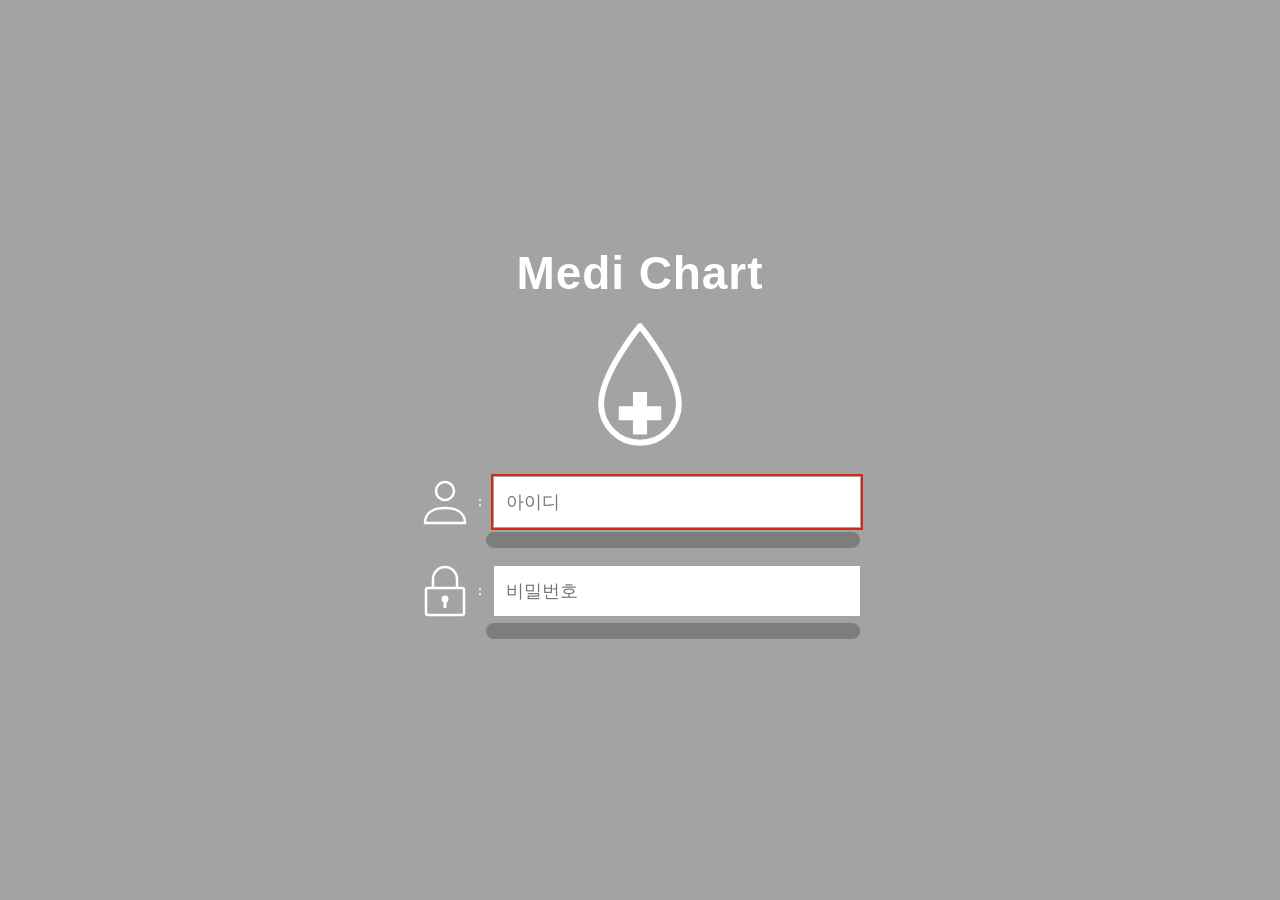
==== commit 50b65360: "Add files via upload" ====
--- a/index.html
+++ b/index.html
@@ -152,14 +152,18 @@
     </div>
     <div class="er">
       <aside class="er-left">
+        <div class="th">응급 달력</div>
+        <div class="ec-cal"><div class="cal-hd"><button id="ec-prev" type="button" aria-label="이전 달">◀</button><b id="ec-title"></b><button id="ec-next" type="button" aria-label="다음 달">▶</button></div><div class="cal" id="ec-cal"></div><div class="bd" style="padding:4px"><button class="btn sm" id="ec-today" type="button">오늘</button></div></div>
+        <div class="th" id="ec-th">내원 현황</div>
+        <div class="ec-day" id="ec-day"></div>
         <div class="th">접수이력</div>
         <div class="er-hist">
           <div class="er-find"><input id="er-q" type="search" placeholder="환자 검색(성명/차트번호)" autocomplete="off" aria-label="응급 환자 검색"><button class="btn sm" id="er-find" type="button">검색</button></div>
           <div class="hits" id="er-hits" style="padding:0"></div>
           <div id="er-list"></div>
           <div class="er-add">
-            <button class="tealbtn" id="er-add" type="button">달력추가</button>
-            <div id="er-addrow" hidden style="margin-top:6px;display:flex;gap:4px;justify-content:center"><input id="er-adddate" type="date" aria-label="접수 날짜" style="width:auto"><button class="btn sm" id="er-addok" type="button">추가</button></div>
+            <button class="tealbtn" id="er-add" type="button">응급 접수 추가</button>
+            <div id="er-addrow" hidden style="margin-top:6px;display:flex;gap:4px;justify-content:center"><input id="er-adddate" type="date" aria-label="내원 날짜" style="width:auto"><input id="er-addtime" type="time" aria-label="내원 시각" style="width:auto"><button class="btn sm" id="er-addok" type="button">추가</button></div>
           </div>
         </div>
         <div class="th">환자정보</div>
--- a/style.css
+++ b/style.css
@@ -334,6 +334,25 @@
 #sk-thumb{width:200px;height:auto;border:1px solid #3a97d8;background:#fff;cursor:pointer}
 @media (max-width:900px){.pg-body{flex-direction:column}.pg-main{flex:none!important;width:100%;max-width:100%}.beds{flex:none;width:100%;border-left:0;border-top:1px solid var(--line);max-height:none}}
 
+/* 로그인 */
+#login{position:fixed;inset:0;z-index:1000;background:#a3a3a3;display:flex;align-items:center;justify-content:center;overflow:auto;padding:20px;color:#fff}
+.lg-box{width:min(440px,100%);display:flex;flex-direction:column;margin:auto}
+.lg-title{text-align:center;font-size:46px;font-weight:800;letter-spacing:.02em}
+.lg-logo{width:120px;height:132px;margin:14px auto 26px;display:block}
+.lg-row{display:flex;align-items:center;gap:8px}
+.lg-ic{width:50px;flex:none}.lg-ic svg{width:100%;height:auto;display:block}
+.lg-colon{font-weight:700;width:8px}
+.lg-row input{flex:1;min-width:0;height:50px;border:0;border-radius:0;background:#fff;color:#14202e;font-size:18px;padding:0 12px}
+.lg-bar{margin:5px 0 16px 66px;min-height:16px;border-radius:8px;background:#7d7d7d;color:#ffe3e3;font-size:12px;padding:0 10px;line-height:16px}
+.lg-go{margin-top:4px;height:46px;border:2px solid #fff;background:transparent;color:#fff;font-size:18px;cursor:pointer}
+.lg-go:hover:not(:disabled){background:rgba(255,255,255,.18)}
+.lg-go:disabled{opacity:.5;cursor:not-allowed}
+.lg-note{margin-top:4px;font-size:13px;text-align:center}
+.lg-links{display:flex;justify-content:center;margin-top:10px}
+.lg-links button{border:0;background:none;color:#fff;text-decoration:underline;cursor:pointer;font-size:13px}
+.lg-foot{margin-top:18px;font-size:11px;text-align:center;opacity:.85}
+body.locked{overflow:hidden}
+.mn-out{margin-left:auto}
 /* 문서작성 */
 .dc{display:grid;grid-template-columns:260px minmax(0,1fr) 270px;height:calc(100vh - 118px);min-height:520px}
 .dc-hd{background:#1fe6ee;color:#05222a;text-align:center;font-size:22px;font-weight:500;padding:8px 6px}
@@ -376,7 +395,8 @@
 .dc-row select{width:auto;flex:1}
 .dc-row input[type=color]{width:30px;height:26px;padding:0}
 .dcb{border:2px solid;font-size:22px;padding:10px;cursor:pointer;color:#fff}
-.dcb-g{background:#4ca72a;border-color:#2f7d14}.dcb-r{background:#ee0000;border-color:#a00}.dcb-b{background:#5096dc;border-color:#2a6db5}.dcb-y{background:#ffff99;border-color:#e0e000;color:#000}
+.dcb-g{background:#4ca72a;border-color:#2f7d14}.dcb-r{background:#ee0000;border-color:#a00}.dcb-b{background:#5096dc;border-color:#2a6db5}.dcb-s{background:#fff;border-color:#888;color:#333;font-size:15px;padding:6px}
+.dcb-y{background:#ffff99;border-color:#e0e000;color:#000}
 .dc-bar{display:flex;flex-wrap:wrap;gap:6px;align-items:center;background:#7f7f7f;padding:4px 8px;color:#fff}
 .dc-bar .sp{flex:1}
 .dc-bar input{color:#000;background:#fff}
@@ -385,6 +405,8 @@
 #print-area{display:none}
 @media print{@page{size:A4;margin:0}body.printing>*:not(#print-area){display:none!important}body.printing #print-area{display:block}body.printing *{-webkit-print-color-adjust:exact;print-color-adjust:exact}.dprint{page-break-after:always;border:0!important;box-shadow:none!important;margin:0!important}.dgrip{display:none}}
 @media (max-width:900px){.dc{grid-template-columns:minmax(0,1fr);height:auto}.dc-mid{height:75vh}.dc-l,.dc-r{border-top:2px solid #1fe6ee}}
+.ec-cal{padding:4px 6px}
+.ec-day{padding:4px 6px;max-height:240px;overflow:auto}
 @media (max-width:1100px){.op{grid-template-columns:minmax(0,1fr)}.op>section,.op>aside{border-right:0;border-bottom:2px solid var(--sky)}}
 @media (max-width:980px){.app{grid-template-columns:minmax(0,1fr)}.er{grid-template-columns:minmax(0,1fr)}.er-left{border-right:0;border-bottom:2px solid var(--teal)}.rec{grid-template-columns:minmax(0,1fr)}}
 @media (max-width:640px){.two{grid-template-columns:minmax(0,1fr)}.frm{grid-template-columns:66px minmax(0,1fr)}.span3{grid-column:span 1}.vitals{grid-template-columns:repeat(2,minmax(0,1fr))}.soap{grid-template-columns:minmax(0,1fr)}.rc-row,.hx,.dlg .grid2{grid-template-columns:minmax(0,1fr)}}
